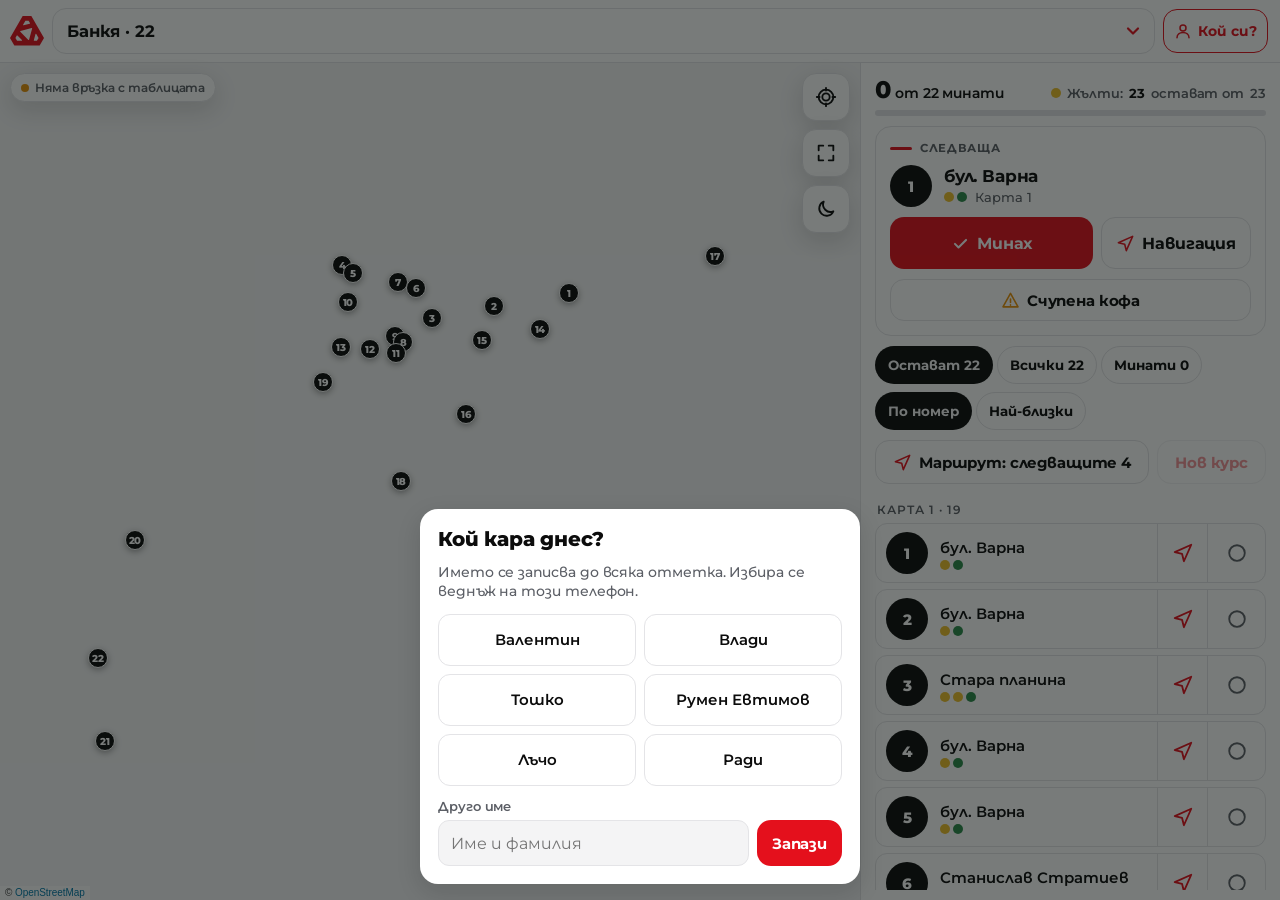
==== index.html @ 041857a8 "Навигация: картата се върти по посоката на движение (второ натискане на бутона за местоположение) Co" ====
<!doctype html>
<html lang="bg">
<head>
<meta charset="utf-8">
<meta name="viewport" content="width=device-width,initial-scale=1,viewport-fit=cover">
<title>Обход на точките</title>
<meta name="theme-color" content="#ffffff" media="(prefers-color-scheme: light)">
<meta name="theme-color" content="#000000" media="(prefers-color-scheme: dark)">
<script>try { var t = JSON.parse(localStorage.getItem('obhod.map') || localStorage.getItem('obhod.theme')); localStorage.removeItem('obhod.theme'); if (t === 'dark' || t === 'light') { document.documentElement.dataset.map = t; localStorage.setItem('obhod.map', JSON.stringify(t)); } } catch (e) {}</script>
<meta name="description" content="Контейнерни точки по маршрути: карта, местоположение и отметки „Минах“.">
<link rel="manifest" href="manifest.webmanifest">
<link rel="icon" href="icons/favicon-32.png" sizes="32x32">
<link rel="apple-touch-icon" href="icons/apple-touch-icon.png">
<meta name="apple-mobile-web-app-capable" content="yes">
<meta name="apple-mobile-web-app-title" content="Обход">
<link rel="preload" href="fonts/montserrat-cyrillic-wght-normal.woff2" as="font" type="font/woff2" crossorigin>
<link rel="stylesheet" href="lib/leaflet/leaflet.css">
<link rel="stylesheet" href="styles.css">
</head>
<body>
<div class="app">
  <header class="bar">
    <span class="brand" aria-hidden="true"><svg viewBox="0 0 100 86.6"><path fill-rule="evenodd" d="M37.23,0.00 L0.00,64.48 L12.77,86.60 L87.23,86.60 L100.00,64.48 L62.77,0.00ZM71.26,72.75 L71.14,72.74 L71.02,72.72 L70.90,72.69 L70.78,72.65 L70.67,72.60 L70.57,72.54 L70.47,72.47 L70.38,72.39 L70.30,72.30 L70.22,72.20 L70.16,72.10 L70.11,71.99 L70.06,71.88 L70.03,71.76 L70.01,71.64 L70.00,71.52 L70.01,71.40 L70.02,71.28 L70.05,71.16 L75.02,53.19 L75.06,53.07 L75.10,52.96 L75.17,52.85 L75.24,52.75 L75.32,52.66 L75.40,52.57 L75.50,52.50 L75.60,52.43 L75.71,52.37 L75.83,52.33 L75.95,52.30 L76.07,52.27 L76.19,52.27 L76.31,52.27 L76.43,52.28 L76.55,52.31 L76.67,52.35 L76.78,52.40 L76.89,52.46 L76.99,52.53 L77.08,52.60 L77.17,52.69 L77.25,52.79 L77.31,52.89 L83.64,63.85 L83.69,63.96 L83.74,64.07 L83.77,64.18 L83.79,64.30 L83.81,64.42 L83.81,64.54 L83.79,64.66 L83.77,64.77 L83.74,64.89 L83.69,65.00 L83.64,65.11 L79.59,72.12 L79.52,72.22 L79.45,72.31 L79.37,72.40 L79.28,72.48 L79.18,72.55 L79.08,72.61 L78.97,72.66 L78.86,72.70 L78.74,72.72 L78.62,72.74 L78.50,72.75ZM63.60,35.45 L63.72,35.43 L63.84,35.41 L63.97,35.41 L64.09,35.43 L64.22,35.45 L64.34,35.49 L64.45,35.53 L64.56,35.59 L64.67,35.66 L64.76,35.74 L64.85,35.83 L64.93,35.93 L65.00,36.03 L65.05,36.15 L65.10,36.26 L65.13,36.38 L65.16,36.51 L65.17,36.63 L65.16,36.76 L65.15,36.88 L65.12,37.00 L56.11,69.59 L56.07,69.71 L56.02,69.82 L55.96,69.93 L55.89,70.03 L55.80,70.13 L55.71,70.21 L55.61,70.29 L55.51,70.35 L55.40,70.41 L55.28,70.45 L55.16,70.48 L55.03,70.50 L54.91,70.51 L54.78,70.50 L54.66,70.49 L54.54,70.46 L54.42,70.41 L54.31,70.36 L54.20,70.29 L54.10,70.22 L54.01,70.14 L30.29,46.04 L30.21,45.95 L30.13,45.84 L30.07,45.74 L30.02,45.62 L29.98,45.50 L29.95,45.38 L29.93,45.26 L29.93,45.13 L29.94,45.01 L29.96,44.88 L29.99,44.76 L30.04,44.65 L30.10,44.54 L30.16,44.43 L30.24,44.33 L30.33,44.24 L30.42,44.16 L30.53,44.09 L30.64,44.03 L30.75,43.98 L30.87,43.94ZM54.05,13.85 L54.17,13.86 L54.29,13.88 L54.40,13.91 L54.52,13.94 L54.62,13.99 L54.73,14.05 L54.83,14.12 L54.92,14.20 L55.00,14.29 L55.07,14.38 L55.14,14.48 L58.76,20.76 L58.82,20.87 L58.86,20.98 L58.89,21.10 L58.92,21.21 L58.93,21.34 L58.93,21.46 L58.91,21.58 L58.89,21.70 L58.85,21.81 L58.81,21.93 L58.75,22.03 L58.68,22.13 L58.60,22.23 L58.52,22.31 L58.42,22.39 L58.32,22.46 L58.22,22.52 L58.10,22.56 L57.99,22.60 L39.94,27.28 L39.82,27.31 L39.70,27.32 L39.57,27.32 L39.45,27.31 L39.33,27.29 L39.21,27.25 L39.10,27.21 L38.99,27.15 L38.89,27.08 L38.79,27.01 L38.70,26.92 L38.62,26.83 L38.56,26.73 L38.50,26.62 L38.45,26.51 L38.41,26.39 L38.38,26.27 L38.37,26.15 L38.37,26.03 L38.38,25.90 L38.40,25.78 L38.44,25.66 L38.48,25.55 L38.54,25.44 L44.86,14.48 L44.93,14.38 L45.00,14.29 L45.08,14.20 L45.17,14.12 L45.27,14.05 L45.38,13.99 L45.48,13.94 L45.60,13.91 L45.71,13.88 L45.83,13.86 L45.95,13.85ZM19.98,57.58 L20.05,57.47 L20.12,57.38 L20.21,57.29 L20.30,57.21 L20.40,57.14 L20.51,57.08 L20.62,57.03 L20.73,56.99 L20.85,56.97 L20.97,56.95 L21.09,56.95 L21.21,56.96 L21.33,56.98 L21.45,57.01 L21.57,57.05 L21.67,57.10 L21.78,57.17 L21.88,57.24 L21.96,57.32 L35.05,70.61 L35.13,70.70 L35.20,70.80 L35.26,70.91 L35.31,71.02 L35.35,71.14 L35.38,71.26 L35.40,71.38 L35.41,71.50 L35.40,71.62 L35.38,71.74 L35.35,71.86 L35.31,71.98 L35.26,72.09 L35.19,72.19 L35.12,72.29 L35.04,72.38 L34.94,72.46 L34.85,72.54 L34.74,72.60 L34.63,72.65 L34.51,72.69 L34.40,72.72 L34.27,72.74 L34.15,72.75 L21.50,72.75 L21.38,72.74 L21.26,72.72 L21.14,72.70 L21.03,72.66 L20.92,72.61 L20.82,72.55 L20.72,72.48 L20.63,72.40 L20.55,72.31 L20.48,72.22 L20.41,72.12 L16.36,65.11 L16.31,65.00 L16.26,64.89 L16.23,64.77 L16.21,64.66 L16.19,64.54 L16.19,64.42 L16.21,64.30 L16.23,64.18 L16.26,64.07 L16.31,63.96 L16.36,63.85Z"/></svg></span>
    <label class="routesel">
      <select id="routeSel" aria-label="Маршрут"></select>
      <svg viewBox="0 0 24 24" aria-hidden="true"><path d="M6 9l6 6 6-6"/></svg>
    </label>
    <button class="who" id="whoBtn" type="button" aria-label="Смени шофьора">
      <svg viewBox="0 0 24 24" aria-hidden="true"><circle cx="12" cy="8" r="4"/><path d="M4 21c0-4.4 3.6-7 8-7s8 2.6 8 7"/></svg>
      <span id="whoName">Кой си?</span>
    </button>
  </header>

  <main class="mapwrap">
    <div id="map" aria-label="Карта на точките"></div>
    <div class="sync" id="sync" data-mode="local"><i></i><span id="syncTxt"></span></div>
    <div class="navattr" id="navAttr" hidden>© <a href="https://www.openstreetmap.org/copyright" target="_blank" rel="noopener">OpenStreetMap</a></div>
    <div class="fabs">
      <button type="button" class="fab" id="locBtn" aria-label="Покажи къде съм" data-state="off">
        <svg viewBox="0 0 24 24" aria-hidden="true"><circle cx="12" cy="12" r="4"/><path d="M12 2v3M12 19v3M2 12h3M19 12h3"/><circle cx="12" cy="12" r="8"/></svg>
      </button>
      <button type="button" class="fab" id="fitBtn" aria-label="Покажи всички останали точки">
        <svg viewBox="0 0 24 24" aria-hidden="true"><path d="M4 9V4h5M20 9V4h-5M4 15v5h5M20 15v5h-5"/></svg>
      </button>
      <button type="button" class="fab" id="trkBtn" aria-label="Покажи маршрута" aria-pressed="true" hidden>
        <svg viewBox="0 0 24 24" aria-hidden="true"><circle cx="6" cy="18.5" r="2.2"/><circle cx="18" cy="5.5" r="2.2"/><path d="M8.2 18.5H16a3.3 3.3 0 000-6.6H8a3.3 3.3 0 010-6.6h7.8"/></svg>
      </button>
      <button type="button" class="fab" id="themeBtn" aria-label="Дневна или нощна карта">
        <svg class="moon" viewBox="0 0 24 24" aria-hidden="true"><path d="M20 14.5A8 8 0 0 1 9.5 4a8 8 0 1 0 10.5 10.5z"/></svg>
        <svg class="sun" viewBox="0 0 24 24" aria-hidden="true"><circle cx="12" cy="12" r="4"/><path d="M12 2v2M12 20v2M4.9 4.9l1.4 1.4M17.7 17.7l1.4 1.4M2 12h2M20 12h2M4.9 19.1l1.4-1.4M17.7 6.3l1.4-1.4"/></svg>
      </button>
    </div>
  </main>

  <section class="sheet" id="sheet" data-state="peek">
    <button type="button" class="grab" id="grab" aria-label="Покажи списъка"><i></i></button>
    <div class="summary">
      <div class="days" id="days" role="group" aria-label="Ден от наряда" hidden></div>
      <div class="count"><b id="doneN">0</b> от <span id="totN">0</span> минати</div>
      <div class="yel"><i class="dot y"></i>Жълти: <b id="yelLeft">0</b> остават от <span id="yelTot">0</span></div>
      <div class="yel" id="dayLbl" hidden></div>
      <div class="prog"><i id="barFill"></i></div>
    </div>
    <div class="card" id="card"></div>
    <div class="sheet-body" id="sheetBody">
      <div class="tools">
        <div class="seg" role="group" aria-label="Покажи">
          <button type="button" class="chip" data-f="left" id="fLeft">Остават</button>
          <button type="button" class="chip" data-f="all" id="fAll">Всички</button>
          <button type="button" class="chip" data-f="done" id="fDone">Минати</button>
        </div>
        <div class="seg" role="group" aria-label="Подреди">
          <button type="button" class="chip" data-s="num">По номер</button>
          <button type="button" class="chip" data-s="route" id="sRoute" hidden>По маршрута</button>
          <button type="button" class="chip" data-s="near">Най-близки</button>
        </div>
      </div>
      <div class="tools">
        <a class="btn" id="routeNext" target="_blank" rel="noopener">
          <svg viewBox="0 0 24 24" aria-hidden="true"><path d="M3 11l18-8-8 18-2-8-8-2z"/></svg>
          <span id="routeTxt">Маршрут</span>
        </a>
        <button type="button" class="btn danger" id="resetBtn">Нов курс</button>
      </div>
      <ol class="list" id="list"></ol>
      <p class="navset">Навигация с: <b id="navName">не е избрано</b> <button type="button" class="link" data-act="navchange">Смени</button></p>
      <p class="navset" id="installRow" hidden>Приложението не е инсталирано. <button type="button" class="link" data-act="install">Инсталирай</button></p>
      <p class="foot" id="trkFoot" hidden></p>
      <p class="foot">Отметките се записват в таблицата „Обход на точките – отметки“. Точките са по картите на Екобулпак.</p>
    </div>
  </section>
</div>

<div class="modal" id="whoModal" hidden>
  <div class="dialog" role="dialog" aria-modal="true" aria-labelledby="whoTitle">
    <h2 id="whoTitle">Кой кара днес?</h2>
    <p class="muted">Името се записва до всяка отметка. Избира се веднъж на този телефон.</p>
    <div class="names" id="names"></div>
    <form class="other" id="otherForm">
      <label for="otherName">Друго име</label>
      <div class="row"><input id="otherName" autocomplete="name" placeholder="Име и фамилия"><button class="btn primary" type="submit">Запази</button></div>
    </form>
  </div>
</div>

<div class="modal" id="navModal" hidden>
  <div class="dialog" role="dialog" aria-modal="true" aria-labelledby="navTitle">
    <h2 id="navTitle">С какво да навигираме?</h2>
    <p class="muted">Изборът се запомня на този телефон. Сменя се от „Навигация с…“ в списъка.</p>
    <div class="navapps" id="navApps"></div>
  </div>
</div>

<div class="modal" id="confirmModal" hidden>
  <div class="dialog" role="alertdialog" aria-modal="true" aria-labelledby="confirmTitle">
    <h2 id="confirmTitle">Нов курс</h2>
    <p id="confirmTxt"></p>
    <div class="row end">
      <button class="btn" type="button" id="confirmNo">Отказ</button>
      <button class="btn solid-danger" type="button" id="confirmYes">Изчисти</button>
      <button class="btn solid-danger" type="button" id="confirmAll" hidden>И двата</button>
    </div>
  </div>
</div>

<div class="modal" id="brokenModal" hidden>
  <div class="dialog" role="dialog" aria-modal="true" aria-labelledby="brokenTitle">
    <h2 id="brokenTitle">Счупена кофа</h2>
    <p class="muted" id="brokenWhere"></p>
    <div class="seg kinds" id="brokenKinds" role="group" aria-label="Коя кофа">
      <button type="button" class="chip k-y" data-k="жълта" aria-pressed="false"><i class="dot y"></i>Жълта</button>
      <button type="button" class="chip k-g" data-k="зелена" aria-pressed="false"><i class="dot g"></i>Зелена</button>
      <button type="button" class="chip k-b" data-k="синя" aria-pressed="false"><i class="dot b"></i>Синя</button>
      <button type="button" class="chip" data-k="друга" aria-pressed="false">Друга</button>
    </div>
    <div class="other">
      <label for="brokenNote">Какво има (по желание)</label>
      <textarea id="brokenNote" rows="2" maxlength="300" placeholder="Напр. счупен капак, липсва колело, изгоряла"></textarea>
    </div>
    <div class="row end">
      <button class="btn" type="button" id="brokenNo">Отказ</button>
      <button class="btn solid-danger" type="button" id="brokenYes">Изпрати сигнал</button>
    </div>
  </div>
</div>

<div class="modal" id="installModal" hidden>
  <div class="dialog" role="dialog" aria-modal="true" aria-labelledby="installTitle">
    <div class="inst-hd"><img src="icons/icon-192.png" alt="" width="52" height="52"><h2 id="installTitle">Да инсталирам ли приложението?</h2></div>
    <p class="muted" id="installTxt">„Обход“ ще е на началния екран и ще се отваря на цял екран като обикновено приложение.</p>
    <ol class="inst-steps" id="installSteps" hidden></ol>
    <div class="row end">
      <button class="btn" type="button" id="installNo">Не сега</button>
      <button class="btn primary" type="button" id="installYes">Инсталирай</button>
    </div>
  </div>
</div>

<div class="toast" id="toast" role="status" hidden></div>

<script src="lib/leaflet/leaflet.js"></script>
<script src="config.js"></script>
<script src="data.js"></script>
<script src="app.js"></script>
</body>
</html>
---- lib/leaflet/leaflet.css ----
/* required styles */

.leaflet-pane,
.leaflet-tile,
.leaflet-marker-icon,
.leaflet-marker-shadow,
.leaflet-tile-container,
.leaflet-pane > svg,
.leaflet-pane > canvas,
.leaflet-zoom-box,
.leaflet-image-layer,
.leaflet-layer {
	position: absolute;
	left: 0;
	top: 0;
	}
.leaflet-container {
	overflow: hidden;
	}
.leaflet-tile,
.leaflet-marker-icon,
.leaflet-marker-shadow {
	-webkit-user-select: none;
	   -moz-user-select: none;
	        user-select: none;
	  -webkit-user-drag: none;
	}
/* Prevents IE11 from highlighting tiles in blue */
.leaflet-tile::selection {
	background: transparent;
}
/* Safari renders non-retina tile on retina better with this, but Chrome is worse */
.leaflet-safari .leaflet-tile {
	image-rendering: -webkit-optimize-contrast;
	}
/* hack that prevents hw layers "stretching" when loading new tiles */
.leaflet-safari .leaflet-tile-container {
	width: 1600px;
	height: 1600px;
	-webkit-transform-origin: 0 0;
	}
.leaflet-marker-icon,
.leaflet-marker-shadow {
	display: block;
	}
/* .leaflet-container svg: reset svg max-width decleration shipped in Joomla! (joomla.org) 3.x */
/* .leaflet-container img: map is broken in FF if you have max-width: 100% on tiles */
.leaflet-container .leaflet-overlay-pane svg {
	max-width: none !important;
	max-height: none !important;
	}
.leaflet-container .leaflet-marker-pane img,
.leaflet-container .leaflet-shadow-pane img,
.leaflet-container .leaflet-tile-pane img,
.leaflet-container img.leaflet-image-layer,
.leaflet-container .leaflet-tile {
	max-width: none !important;
	max-height: none !important;
	width: auto;
	padding: 0;
	}

.leaflet-container img.leaflet-tile {
	/* See: https://bugs.chromium.org/p/chromium/issues/detail?id=600120 */
	mix-blend-mode: plus-lighter;
}

.leaflet-container.leaflet-touch-zoom {
	-ms-touch-action: pan-x pan-y;
	touch-action: pan-x pan-y;
	}
.leaflet-container.leaflet-touch-drag {
	-ms-touch-action: pinch-zoom;
	/* Fallback for FF which doesn't support pinch-zoom */
	touch-action: none;
	touch-action: pinch-zoom;
}
.leaflet-container.leaflet-touch-drag.leaflet-touch-zoom {
	-ms-touch-action: none;
	touch-action: none;
}
.leaflet-container {
	-webkit-tap-highlight-color: transparent;
}
.leaflet-container a {
	-webkit-tap-highlight-color: rgba(51, 181, 229, 0.4);
}
.leaflet-tile {
	filter: inherit;
	visibility: hidden;
	}
.leaflet-tile-loaded {
	visibility: inherit;
	}
.leaflet-zoom-box {
	width: 0;
	height: 0;
	-moz-box-sizing: border-box;
	     box-sizing: border-box;
	z-index: 800;
	}
/* workaround for https://bugzilla.mozilla.org/show_bug.cgi?id=888319 */
.leaflet-overlay-pane svg {
	-moz-user-select: none;
	}

.leaflet-pane         { z-index: 400; }

.leaflet-tile-pane    { z-index: 200; }
.leaflet-overlay-pane { z-index: 400; }
.leaflet-shadow-pane  { z-index: 500; }
.leaflet-marker-pane  { z-index: 600; }
.leaflet-tooltip-pane   { z-index: 650; }
.leaflet-popup-pane   { z-index: 700; }

.leaflet-map-pane canvas { z-index: 100; }
.leaflet-map-pane svg    { z-index: 200; }

.leaflet-vml-shape {
	width: 1px;
	height: 1px;
	}
.lvml {
	behavior: url(#default#VML);
	display: inline-block;
	position: absolute;
	}


/* control positioning */

.leaflet-control {
	position: relative;
	z-index: 800;
	pointer-events: visiblePainted; /* IE 9-10 doesn't have auto */
	pointer-events: auto;
	}
.leaflet-top,
.leaflet-bottom {
	position: absolute;
	z-index: 1000;
	pointer-events: none;
	}
.leaflet-top {
	top: 0;
	}
.leaflet-right {
	right: 0;
	}
.leaflet-bottom {
	bottom: 0;
	}
.leaflet-left {
	left: 0;
	}
.leaflet-control {
	float: left;
	clear: both;
	}
.leaflet-right .leaflet-control {
	float: right;
	}
.leaflet-top .leaflet-control {
	margin-top: 10px;
	}
.leaflet-bottom .leaflet-control {
	margin-bottom: 10px;
	}
.leaflet-left .leaflet-control {
	margin-left: 10px;
	}
.leaflet-right .leaflet-control {
	margin-right: 10px;
	}


/* zoom and fade animations */

.leaflet-fade-anim .leaflet-popup {
	opacity: 0;
	-webkit-transition: opacity 0.2s linear;
	   -moz-transition: opacity 0.2s linear;
	        transition: opacity 0.2s linear;
	}
.leaflet-fade-anim .leaflet-map-pane .leaflet-popup {
	opacity: 1;
	}
.leaflet-zoom-animated {
	-webkit-transform-origin: 0 0;
	    -ms-transform-origin: 0 0;
	        transform-origin: 0 0;
	}
svg.leaflet-zoom-animated {
	will-change: transform;
}

.leaflet-zoom-anim .leaflet-zoom-animated {
	-webkit-transition: -webkit-transform 0.25s cubic-bezier(0,0,0.25,1);
	   -moz-transition:    -moz-transform 0.25s cubic-bezier(0,0,0.25,1);
	        transition:         transform 0.25s cubic-bezier(0,0,0.25,1);
	}
.leaflet-zoom-anim .leaflet-tile,
.leaflet-pan-anim .leaflet-tile {
	-webkit-transition: none;
	   -moz-transition: none;
	        transition: none;
	}

.leaflet-zoom-anim .leaflet-zoom-hide {
	visibility: hidden;
	}


/* cursors */

.leaflet-interactive {
	cursor: pointer;
	}
.leaflet-grab {
	cursor: -webkit-grab;
	cursor:    -moz-grab;
	cursor:         grab;
	}
.leaflet-crosshair,
.leaflet-crosshair .leaflet-interactive {
	cursor: crosshair;
	}
.leaflet-popup-pane,
.leaflet-control {
	cursor: auto;
	}
.leaflet-dragging .leaflet-grab,
.leaflet-dragging .leaflet-grab .leaflet-interactive,
.leaflet-dragging .leaflet-marker-draggable {
	cursor: move;
	cursor: -webkit-grabbing;
	cursor:    -moz-grabbing;
	cursor:         grabbing;
	}

/* marker & overlays interactivity */
.leaflet-marker-icon,
.leaflet-marker-shadow,
.leaflet-image-layer,
.leaflet-pane > svg path,
.leaflet-tile-container {
	pointer-events: none;
	}

.leaflet-marker-icon.leaflet-interactive,
.leaflet-image-layer.leaflet-interactive,
.leaflet-pane > svg path.leaflet-interactive,
svg.leaflet-image-layer.leaflet-interactive path {
	pointer-events: visiblePainted; /* IE 9-10 doesn't have auto */
	pointer-events: auto;
	}

/* visual tweaks */

.leaflet-container {
	background: #ddd;
	outline-offset: 1px;
	}
.leaflet-container a {
	color: #0078A8;
	}
.leaflet-zoom-box {
	border: 2px dotted #38f;
	background: rgba(255,255,255,0.5);
	}


/* general typography */
.leaflet-container {
	font-family: "Helvetica Neue", Arial, Helvetica, sans-serif;
	font-size: 12px;
	font-size: 0.75rem;
	line-height: 1.5;
	}


/* general toolbar styles */

.leaflet-bar {
	box-shadow: 0 1px 5px rgba(0,0,0,0.65);
	border-radius: 4px;
	}
.leaflet-bar a {
	background-color: #fff;
	border-bottom: 1px solid #ccc;
	width: 26px;
	height: 26px;
	line-height: 26px;
	display: block;
	text-align: center;
	text-decoration: none;
	color: black;
	}
.leaflet-bar a,
.leaflet-control-layers-toggle {
	background-position: 50% 50%;
	background-repeat: no-repeat;
	display: block;
	}
.leaflet-bar a:hover,
.leaflet-bar a:focus {
	background-color: #f4f4f4;
	}
.leaflet-bar a:first-child {
	border-top-left-radius: 4px;
	border-top-right-radius: 4px;
	}
.leaflet-bar a:last-child {
	border-bottom-left-radius: 4px;
	border-bottom-right-radius: 4px;
	border-bottom: none;
	}
.leaflet-bar a.leaflet-disabled {
	cursor: default;
	background-color: #f4f4f4;
	color: #bbb;
	}

.leaflet-touch .leaflet-bar a {
	width: 30px;
	height: 30px;
	line-height: 30px;
	}
.leaflet-touch .leaflet-bar a:first-child {
	border-top-left-radius: 2px;
	border-top-right-radius: 2px;
	}
.leaflet-touch .leaflet-bar a:last-child {
	border-bottom-left-radius: 2px;
	border-bottom-right-radius: 2px;
	}

/* zoom control */

.leaflet-control-zoom-in,
.leaflet-control-zoom-out {
	font: bold 18px 'Lucida Console', Monaco, monospace;
	text-indent: 1px;
	}

.leaflet-touch .leaflet-control-zoom-in, .leaflet-touch .leaflet-control-zoom-out  {
	font-size: 22px;
	}


/* layers control */

.leaflet-control-layers {
	box-shadow: 0 1px 5px rgba(0,0,0,0.4);
	background: #fff;
	border-radius: 5px;
	}
.leaflet-control-layers-toggle {
	background-image: url(images/layers.png);
	width: 36px;
	height: 36px;
	}
.leaflet-retina .leaflet-control-layers-toggle {
	background-image: url(images/layers-2x.png);
	background-size: 26px 26px;
	}
.leaflet-touch .leaflet-control-layers-toggle {
	width: 44px;
	height: 44px;
	}
.leaflet-control-layers .leaflet-control-layers-list,
.leaflet-control-layers-expanded .leaflet-control-layers-toggle {
	display: none;
	}
.leaflet-control-layers-expanded .leaflet-control-layers-list {
	display: block;
	position: relative;
	}
.leaflet-control-layers-expanded {
	padding: 6px 10px 6px 6px;
	color: #333;
	background: #fff;
	}
.leaflet-control-layers-scrollbar {
	overflow-y: scroll;
	overflow-x: hidden;
	padding-right: 5px;
	}
.leaflet-control-layers-selector {
	margin-top: 2px;
	position: relative;
	top: 1px;
	}
.leaflet-control-layers label {
	display: block;
	font-size: 13px;
	font-size: 1.08333em;
	}
.leaflet-control-layers-separator {
	height: 0;
	border-top: 1px solid #ddd;
	margin: 5px -10px 5px -6px;
	}

/* Default icon URLs */
.leaflet-default-icon-path { /* used only in path-guessing heuristic, see L.Icon.Default */
	background-image: url(images/marker-icon.png);
	}


/* attribution and scale controls */

.leaflet-container .leaflet-control-attribution {
	background: #fff;
	background: rgba(255, 255, 255, 0.8);
	margin: 0;
	}
.leaflet-control-attribution,
.leaflet-control-scale-line {
	padding: 0 5px;
	color: #333;
	line-height: 1.4;
	}
.leaflet-control-attribution a {
	text-decoration: none;
	}
.leaflet-control-attribution a:hover,
.leaflet-control-attribution a:focus {
	text-decoration: underline;
	}
.leaflet-attribution-flag {
	display: inline !important;
	vertical-align: baseline !important;
	width: 1em;
	height: 0.6669em;
	}
.leaflet-left .leaflet-control-scale {
	margin-left: 5px;
	}
.leaflet-bottom .leaflet-control-scale {
	margin-bottom: 5px;
	}
.leaflet-control-scale-line {
	border: 2px solid #777;
	border-top: none;
	line-height: 1.1;
	padding: 2px 5px 1px;
	white-space: nowrap;
	-moz-box-sizing: border-box;
	     box-sizing: border-box;
	background: rgba(255, 255, 255, 0.8);
	text-shadow: 1px 1px #fff;
	}
.leaflet-control-scale-line:not(:first-child) {
	border-top: 2px solid #777;
	border-bottom: none;
	margin-top: -2px;
	}
.leaflet-control-scale-line:not(:first-child):not(:last-child) {
	border-bottom: 2px solid #777;
	}

.leaflet-touch .leaflet-control-attribution,
.leaflet-touch .leaflet-control-layers,
.leaflet-touch .leaflet-bar {
	box-shadow: none;
	}
.leaflet-touch .leaflet-control-layers,
.leaflet-touch .leaflet-bar {
	border: 2px solid rgba(0,0,0,0.2);
	background-clip: padding-box;
	}


/* popup */

.leaflet-popup {
	position: absolute;
	text-align: center;
	margin-bottom: 20px;
	}
.leaflet-popup-content-wrapper {
	padding: 1px;
	text-align: left;
	border-radius: 12px;
	}
.leaflet-popup-content {
	margin: 13px 24px 13px 20px;
	line-height: 1.3;
	font-size: 13px;
	font-size: 1.08333em;
	min-height: 1px;
	}
.leaflet-popup-content p {
	margin: 17px 0;
	margin: 1.3em 0;
	}
.leaflet-popup-tip-container {
	width: 40px;
	height: 20px;
	position: absolute;
	left: 50%;
	margin-top: -1px;
	margin-left: -20px;
	overflow: hidden;
	pointer-events: none;
	}
.leaflet-popup-tip {
	width: 17px;
	height: 17px;
	padding: 1px;

	margin: -10px auto 0;
	pointer-events: auto;

	-webkit-transform: rotate(45deg);
	   -moz-transform: rotate(45deg);
	    -ms-transform: rotate(45deg);
	        transform: rotate(45deg);
	}
.leaflet-popup-content-wrapper,
.leaflet-popup-tip {
	background: white;
	color: #333;
	box-shadow: 0 3px 14px rgba(0,0,0,0.4);
	}
.leaflet-container a.leaflet-popup-close-button {
	position: absolute;
	top: 0;
	right: 0;
	border: none;
	text-align: center;
	width: 24px;
	height: 24px;
	font: 16px/24px Tahoma, Verdana, sans-serif;
	color: #757575;
	text-decoration: none;
	background: transparent;
	}
.leaflet-container a.leaflet-popup-close-button:hover,
.leaflet-container a.leaflet-popup-close-button:focus {
	color: #585858;
	}
.leaflet-popup-scrolled {
	overflow: auto;
	}

.leaflet-oldie .leaflet-popup-content-wrapper {
	-ms-zoom: 1;
	}
.leaflet-oldie .leaflet-popup-tip {
	width: 24px;
	margin: 0 auto;

	-ms-filter: "progid:DXImageTransform.Microsoft.Matrix(M11=0.70710678, M12=0.70710678, M21=-0.70710678, M22=0.70710678)";
	filter: progid:DXImageTransform.Microsoft.Matrix(M11=0.70710678, M12=0.70710678, M21=-0.70710678, M22=0.70710678);
	}

.leaflet-oldie .leaflet-control-zoom,
.leaflet-oldie .leaflet-control-layers,
.leaflet-oldie .leaflet-popup-content-wrapper,
.leaflet-oldie .leaflet-popup-tip {
	border: 1px solid #999;
	}


/* div icon */

.leaflet-div-icon {
	background: #fff;
	border: 1px solid #666;
	}


/* Tooltip */
/* Base styles for the element that has a tooltip */
.leaflet-tooltip {
	position: absolute;
	padding: 6px;
	background-color: #fff;
	border: 1px solid #fff;
	border-radius: 3px;
	color: #222;
	white-space: nowrap;
	-webkit-user-select: none;
	-moz-user-select: none;
	-ms-user-select: none;
	user-select: none;
	pointer-events: none;
	box-shadow: 0 1px 3px rgba(0,0,0,0.4);
	}
.leaflet-tooltip.leaflet-interactive {
	cursor: pointer;
	pointer-events: auto;
	}
.leaflet-tooltip-top:before,
.leaflet-tooltip-bottom:before,
.leaflet-tooltip-left:before,
.leaflet-tooltip-right:before {
	position: absolute;
	pointer-events: none;
	border: 6px solid transparent;
	background: transparent;
	content: "";
	}

/* Directions */

.leaflet-tooltip-bottom {
	margin-top: 6px;
}
.leaflet-tooltip-top {
	margin-top: -6px;
}
.leaflet-tooltip-bottom:before,
.leaflet-tooltip-top:before {
	left: 50%;
	margin-left: -6px;
	}
.leaflet-tooltip-top:before {
	bottom: 0;
	margin-bottom: -12px;
	border-top-color: #fff;
	}
.leaflet-tooltip-bottom:before {
	top: 0;
	margin-top: -12px;
	margin-left: -6px;
	border-bottom-color: #fff;
	}
.leaflet-tooltip-left {
	margin-left: -6px;
}
.leaflet-tooltip-right {
	margin-left: 6px;
}
.leaflet-tooltip-left:before,
.leaflet-tooltip-right:before {
	top: 50%;
	margin-top: -6px;
	}
.leaflet-tooltip-left:before {
	right: 0;
	margin-right: -12px;
	border-left-color: #fff;
	}
.leaflet-tooltip-right:before {
	left: 0;
	margin-left: -12px;
	border-right-color: #fff;
	}

/* Printing */

@media print {
	/* Prevent printers from removing background-images of controls. */
	.leaflet-control {
		-webkit-print-color-adjust: exact;
		print-color-adjust: exact;
		}
	}
---- styles.css ----
/* Вид в стила на alara.bg: червено, бяло, черно; шрифт Montserrat с българските форми на буквите.
   Интерфейсът следва телефона: денем бяла глава, нощем черна. Точките и маршрутът следват картата:
   на дневната карта – черни точки и червен маршрут, на нощната – червени точки и бял маршрут. */
@font-face { font-family: "Montserrat"; font-style: normal; font-weight: 100 900; font-display: swap; src: url(fonts/montserrat-cyrillic-wght-normal.woff2) format("woff2"); unicode-range: U+0301, U+0400-045F, U+0490-0491, U+04B0-04B1, U+2116; }
@font-face { font-family: "Montserrat"; font-style: normal; font-weight: 100 900; font-display: swap; src: url(fonts/montserrat-latin-wght-normal.woff2) format("woff2"); unicode-range: U+0000-00FF, U+0131, U+0152-0153, U+02BB-02BC, U+02C6, U+02DA, U+02DC, U+0304, U+0308, U+0329, U+2000-206F, U+2074, U+20AC, U+2122, U+2191, U+2193, U+2212, U+2215, U+FEFF, U+FFFD; }
:root {
  --red: #E4101C; --warn: #E8930C; --ok: #15803d;
  --bg: #f4f4f5; --surface: #ffffff; --ink: #0C0C0C; --muted: #5c5f66; --line: #e4e4e7;
  --accent: var(--red); --accent-ink: #ffffff; --accent-soft: #fde7e8;
  --sel: var(--red); --danger: var(--red); --me: #1f6fe0;
  --done-fill: #d9d9dd; --done-ink: #6b6e75;
  --plastic: #eebf2b; --glass: #2c8a4b;
  --num: #0C0C0C; --num-ink: #ffffff; --trk-btn: var(--red);
  --head: #ffffff; --head-ink: #0C0C0C; --head-line: #e4e4e7; --sel-bg: #ffffff; --sel-ink: #0C0C0C; --sel-line: #e4e4e7;
  --shadow: 0 8px 24px rgba(12, 12, 12, .14);
  --f-body: "Montserrat", system-ui, -apple-system, "Segoe UI", Roboto, Arial, sans-serif;
  --f-cond: var(--f-body);
  color-scheme: light;
}
/* Тъмни цветове на приложението – по настройката на телефона. */
@media (prefers-color-scheme: dark) {
  :root:not([data-theme="light"]) {
  --red: #FF2E38; --ok: #4ade80;
  --bg: #0b0b0c; --surface: #161618; --ink: #f4f4f5; --muted: #a1a1aa; --line: #2b2b2f;
  --accent-soft: #3a1416; --sel: #f4f4f5; --danger: #FF4D55;
  --done-fill: #3a3a3e; --done-ink: #a1a1aa;
  --plastic: #e3b628; --glass: #3aa35f;
  --num: var(--red); --num-ink: #ffffff; --trk-btn: #f4f4f5;
  --head: #000000; --head-ink: #f4f4f5; --head-line: #1f1f22; --sel-bg: #1f1f22; --sel-ink: #f4f4f5; --sel-line: #2f2f33;
  --shadow: 0 8px 24px rgba(0, 0, 0, .55);
  color-scheme: dark;
  }
}
:root[data-theme="dark"] {
  --red: #FF2E38; --ok: #4ade80;
  --bg: #0b0b0c; --surface: #161618; --ink: #f4f4f5; --muted: #a1a1aa; --line: #2b2b2f;
  --accent-soft: #3a1416; --sel: #f4f4f5; --danger: #FF4D55;
  --done-fill: #3a3a3e; --done-ink: #a1a1aa;
  --plastic: #e3b628; --glass: #3aa35f;
  --num: var(--red); --num-ink: #ffffff; --trk-btn: #f4f4f5;
  --head: #000000; --head-ink: #f4f4f5; --head-line: #1f1f22; --sel-bg: #1f1f22; --sel-ink: #f4f4f5; --sel-line: #2f2f33;
  --shadow: 0 8px 24px rgba(0, 0, 0, .55);
  color-scheme: dark;
}
/* Точките и маршрутът – по картата (дневна / нощна, сменя се и с бутона). */
:root { --pin: #0C0C0C; --pin-ink: #ffffff; --pin-line: #ffffff; --pin-done: #d9d9dd; --pin-done-ink: #6b6e75; --pin-sel: #E4101C;
  --trk: #E4101C; --trk-rem: #E4101C; --trk-rem-op: .45; --trk-case: #ffffff; --trk-done: #8a8d93; --trk-ink: #ffffff; }
:root[data-map="dark"] { --pin: #FF2E38; --pin-ink: #ffffff; --pin-line: #0C0C0C; --pin-done: #3a3a3e; --pin-done-ink: #a1a1aa; --pin-sel: #ffffff;
  --trk: #ffffff; --trk-rem: #ffffff; --trk-rem-op: .32; --trk-case: #0C0C0C; --trk-done: #8a8d93; --trk-ink: #0C0C0C; }
@media (prefers-color-scheme: dark) {
  :root:not([data-map="light"]) { --pin: #FF2E38; --pin-ink: #ffffff; --pin-line: #0C0C0C; --pin-done: #3a3a3e; --pin-done-ink: #a1a1aa; --pin-sel: #ffffff;
    --trk: #ffffff; --trk-rem: #ffffff; --trk-rem-op: .32; --trk-case: #0C0C0C; --trk-done: #8a8d93; --trk-ink: #0C0C0C; }
}
/* Нощна карта: по настройката на телефона или ръчно с бутона (data-map на <html>) – сменя се само картата. */
@media (prefers-color-scheme: dark) {
  :root:not([data-map="light"]) .leaflet-tile { filter: invert(1) hue-rotate(180deg) brightness(.85) contrast(.9) saturate(.6); }
  :root:not([data-map="light"]) .leaflet-container { background: #111214; }
}
:root[data-map="dark"] .leaflet-tile { filter: invert(1) hue-rotate(180deg) brightness(.85) contrast(.9) saturate(.6); }
:root[data-map="dark"] .leaflet-container { background: #111214; }
* { box-sizing: border-box; }
[hidden] { display: none !important; }
html, body { height: 100%; margin: 0; }
body { background: var(--bg); color: var(--ink); font: 15px/1.4 var(--f-body); -webkit-tap-highlight-color: transparent; overscroll-behavior: none; }
button { font: inherit; color: inherit; }
:focus-visible { outline: 3px solid var(--sel); outline-offset: 2px; }
svg { fill: none; stroke: currentColor; stroke-width: 2; stroke-linecap: round; stroke-linejoin: round; }

.app { height: 100dvh; display: flex; flex-direction: column; overflow: hidden; }

/* header */
.bar { flex: none; display: flex; align-items: center; gap: 8px; padding: calc(env(safe-area-inset-top, 0px) + 8px) 12px 8px; background: var(--surface); border-bottom: 1px solid var(--line); z-index: 5; }
.routesel { position: relative; flex: 1; min-width: 0; display: block; }
.routesel select { -webkit-appearance: none; appearance: none; width: 100%; min-height: 46px; padding: 0 40px 0 14px; border: 0; border-radius: 11px; background: var(--accent); color: var(--accent-ink); font: 600 17px var(--f-cond); cursor: pointer; text-overflow: ellipsis; }
.routesel select option { background: var(--surface); color: var(--ink); font: 500 16px var(--f-body); }
.routesel svg { position: absolute; right: 12px; top: 50%; width: 20px; height: 20px; margin-top: -10px; fill: none; stroke: var(--accent-ink); stroke-width: 2.4; stroke-linecap: round; stroke-linejoin: round; pointer-events: none; }
.who { flex: none; min-height: 44px; max-width: 34%; display: inline-flex; align-items: center; gap: 6px; padding: 0 10px; border: 1px solid var(--line); border-radius: 10px; background: var(--surface); font: 600 14px var(--f-cond); cursor: pointer; }
.who svg { width: 18px; height: 18px; flex: none; }
.who span { overflow: hidden; text-overflow: ellipsis; white-space: nowrap; }
.who.need { border-color: var(--sel); color: var(--sel); }

/* map */
.mapwrap { position: relative; flex: 1; min-height: 0; }
#map { position: absolute; inset: 0; background: var(--bg); }
.leaflet-control-attribution { font-size: 10px; }
.sync { position: absolute; top: 10px; left: 10px; z-index: 500; display: inline-flex; align-items: center; gap: 6px; max-width: calc(100% - 90px); padding: 6px 10px; border-radius: 999px; background: var(--surface); border: 1px solid var(--line); box-shadow: var(--shadow); font: 500 12.5px var(--f-cond); color: var(--muted); }
.sync i { width: 8px; height: 8px; border-radius: 50%; background: var(--muted); flex: none; }
.sync[data-mode="live"] i { background: var(--accent); }
.sync[data-mode="pending"] i, .sync[data-mode="offline"] i, .sync[data-mode="local"] i { background: var(--sel); }
.sync span { overflow: hidden; text-overflow: ellipsis; white-space: nowrap; }
.fabs { position: absolute; right: 10px; top: 10px; z-index: 500; display: flex; flex-direction: column; gap: 8px; }
.fab { width: 48px; height: 48px; border-radius: 12px; border: 1px solid var(--line); background: var(--surface); box-shadow: var(--shadow); display: grid; place-items: center; cursor: pointer; }
.fab svg { width: 22px; height: 22px; }
.fab[data-state="follow"] { background: var(--me); color: #fff; border-color: transparent; }
.fab[data-state="on"] { color: var(--me); }
#themeBtn .sun { display: none; }
:root[data-map="dark"] #themeBtn .sun { display: block; }
:root[data-map="dark"] #themeBtn .moon { display: none; }
@media (prefers-color-scheme: dark) {
  :root:not([data-map="light"]) #themeBtn .sun { display: block; }
  :root:not([data-map="light"]) #themeBtn .moon { display: none; }
}

/* markers */
.pinbox { width: 32px; height: 32px; display: grid; place-items: center; }
.zlow .pin { width: 20px; height: 20px; font-size: 10px; border-width: 1.5px; }
.zlow .pin.n3 { font-size: 8.5px; }
.zmid .pin { width: 26px; height: 26px; font-size: 12px; }
.zmid .pin.n3 { font-size: 10px; }
.pin { width: 32px; height: 32px; display: grid; place-items: center; background: var(--accent); color: var(--accent-ink); border: 2px solid var(--surface); border-radius: 50%; font: 700 13px var(--f-cond); font-variant-numeric: tabular-nums; box-shadow: 0 2px 6px rgba(0,0,0,.35); }
.pin.sq { border-radius: 7px; }
.pin.dm { border-radius: 4px; transform: rotate(45deg) scale(.86); }
.pin.dm span { transform: rotate(-45deg); }
.pin { position: relative; }
.pin.brk::after { content: "!"; position: absolute; top: -7px; right: -7px; width: 17px; height: 17px; border-radius: 50%; background: var(--danger); color: #fff; border: 2px solid var(--surface); font: 700 11px/13px var(--f-body); text-align: center; }
.pin.done { background: var(--done-fill); color: var(--done-ink); box-shadow: none; }
.pin.near { box-shadow: 0 0 0 4px rgba(31, 111, 224, .35), 0 2px 6px rgba(0,0,0,.35); }
.pin.sel { box-shadow: 0 0 0 4px var(--sel), 0 2px 6px rgba(0,0,0,.35); }
.pin.n3 { font-size: 11.5px; }
.pin.n5 { width: 46px; font-size: 12px; white-space: nowrap; letter-spacing: -.02em; }
.zlow .pin.n5 { width: 32px; font-size: 8.5px; }
.zmid .pin.n5 { width: 40px; font-size: 10.5px; }
.me { width: 22px; height: 22px; border-radius: 50%; background: var(--me); border: 3px solid #fff; box-shadow: 0 0 0 2px rgba(31,111,224,.35), 0 2px 8px rgba(0,0,0,.4); position: relative; }
.me .dir { position: absolute; left: 50%; top: -15px; width: 0; height: 0; margin-left: -7px; border-left: 7px solid transparent; border-right: 7px solid transparent; border-bottom: 12px solid var(--me); transform-origin: 7px 26px; }

/* sheet */
.sheet { flex: none; position: relative; z-index: 600; background: var(--surface); border-top: 1px solid var(--line); box-shadow: 0 -8px 24px rgba(0,0,0,.12); padding: 0 14px calc(env(safe-area-inset-bottom, 0px) + 10px); display: flex; flex-direction: column; gap: 10px; max-height: 46dvh; transition: max-height .25s ease; }
.sheet[data-state="full"] { max-height: 80dvh; }
.grab { align-self: center; width: 100%; height: 26px; border: 0; background: none; display: grid; place-items: center; cursor: pointer; flex: none; }
.grab i { width: 44px; height: 5px; border-radius: 3px; background: var(--line); }
.summary { display: grid; grid-template-columns: auto 1fr; align-items: baseline; gap: 2px 12px; margin-top: -6px; }
.count { font: 600 15px var(--f-cond); font-variant-numeric: tabular-nums; }
.count b { font-size: 24px; color: var(--accent); }
.yel { justify-self: end; display: inline-flex; align-items: center; gap: 6px; font: 500 14px var(--f-cond); color: var(--muted); font-variant-numeric: tabular-nums; }
.yel b { color: var(--ink); }
.days { grid-column: 1 / -1; display: flex; align-items: center; gap: 4px; overflow-x: auto; scrollbar-width: none; padding: 2px 0 6px; }
.days::-webkit-scrollbar { display: none; }
.chip.day { flex: 1 1 0; min-width: 0; min-height: 38px; padding: 0 2px; position: relative; }
.chip.day.today::after { content: ""; position: absolute; left: 50%; bottom: 3px; width: 5px; height: 5px; margin-left: -2.5px; border-radius: 50%; background: var(--sel); }
.chip.day.none { opacity: .5; }
.stamp { flex: none; border: 0; background: none; padding: 6px 0 6px 4px; color: var(--muted); font: 500 12.5px var(--f-cond); cursor: pointer; white-space: nowrap; }
#dayLbl { flex-wrap: wrap; justify-content: flex-end; text-align: right; }
#dayLbl.warn .daytxt { color: var(--sel); font-weight: 600; }
.prog { grid-column: 1 / -1; height: 6px; border-radius: 3px; background: var(--line); overflow: hidden; margin-top: 4px; }
.prog i { display: block; height: 100%; width: 0; background: var(--accent); transition: width .3s ease; }
.dot { width: 10px; height: 10px; border-radius: 50%; display: inline-block; flex: none; }
.dot.y { background: var(--plastic); }
.dot.g { background: var(--glass); }

.card { border: 1px solid var(--line); border-radius: 14px; padding: 12px; display: grid; gap: 10px; flex: none; }
.card.here { border-color: var(--me); box-shadow: 0 0 0 3px rgba(31,111,224,.25); }
.card .lbl { font: 600 12px var(--f-cond); letter-spacing: .07em; text-transform: uppercase; color: var(--muted); display: flex; justify-content: space-between; gap: 8px; }
.card .lbl .x { border: 0; background: none; padding: 0 2px; color: var(--muted); cursor: pointer; font: 600 12px var(--f-cond); letter-spacing: .07em; text-transform: uppercase; }
.card.here .lbl { color: var(--me); }
.card .hd { display: flex; align-items: center; gap: 12px; min-width: 0; }
.card .txt { min-width: 0; flex: 1; }
.card .st { font-weight: 600; font-size: 17px; line-height: 1.25; }
.card .dist { font: 700 20px var(--f-cond); color: var(--me); font-variant-numeric: tabular-nums; white-space: nowrap; }
.card .note { margin: 0; font-size: 13px; color: var(--muted); }
.card .acts { display: grid; grid-template-columns: 1.4fr 1fr; gap: 8px; }
.card .acts .btn { min-height: 52px; font-size: 16px; }
.empty-card { color: var(--muted); text-align: center; padding: 6px 0; }

.num.long, .long .num { font-size: 12px; letter-spacing: -.02em; }
.num { flex: none; width: 42px; height: 42px; border-radius: 50%; display: grid; place-items: center; background: var(--accent); color: var(--accent-ink); font: 700 16px var(--f-cond); font-variant-numeric: tabular-nums; }
.sq .num, .num.sq { border-radius: 9px; }
.dm .num, .num.dm { border-radius: 0; clip-path: polygon(50% 0, 100% 50%, 50% 100%, 0 50%); width: 46px; height: 46px; font-size: 14px; }
.done .num, .num.done { background: var(--done-fill); color: var(--done-ink); }
.sub { font-size: 13px; color: var(--muted); display: flex; flex-wrap: wrap; align-items: center; gap: 3px 8px; }
.dots { display: inline-flex; gap: 3px; align-items: center; }
.when { color: var(--accent); font-weight: 500; }
.tag { font: 600 12px var(--f-cond); padding: 1px 7px; border-radius: 999px; background: var(--accent-soft); color: var(--accent); white-space: nowrap; }
.telmark { display: inline-grid; place-items: center; color: var(--accent); }
.telmark svg { width: 15px; height: 15px; }
.noll { font-size: 12px; color: var(--sel); }
.phones { display: grid; gap: 6px; }
.btn.brkbtn { min-height: 42px; color: var(--danger); font-size: 15px; border-style: dashed; }
.brkinfo { display: flex; gap: 8px; align-items: flex-start; padding: 8px 10px; border-radius: 10px; background: color-mix(in srgb, var(--danger) 12%, transparent); color: var(--danger); font-size: 14px; font-weight: 500; }
.brkinfo svg { width: 18px; height: 18px; flex: none; margin-top: 1px; }
.brkmark { display: inline-flex; align-items: center; gap: 3px; color: var(--danger); font: 600 12px var(--f-cond); }
.brkmark svg { width: 14px; height: 14px; }
.kinds .chip { display: inline-flex; align-items: center; gap: 6px; min-height: 44px; }
.kinds .chip[aria-pressed="true"] { background: var(--danger); color: #fff; }
.dot.b { background: #2b6fd6; }
#brokenNote { width: 100%; min-height: 64px; border-radius: 11px; border: 1px solid var(--line); padding: 10px 12px; font: 16px var(--f-body); background: var(--bg); color: var(--ink); resize: vertical; }
.btn.tel { justify-content: flex-start; color: var(--accent); white-space: normal; text-align: left; min-height: 46px; }

.btn { min-height: 44px; padding: 0 14px; border-radius: 11px; border: 1px solid var(--line); background: var(--surface); color: var(--ink); font: 600 15px var(--f-cond); display: inline-flex; align-items: center; justify-content: center; gap: 7px; text-decoration: none; cursor: pointer; white-space: nowrap; }
.btn svg { width: 19px; height: 19px; flex: none; }
.btn.primary { background: var(--accent); color: var(--accent-ink); border-color: transparent; }
.btn.danger { color: var(--danger); }
.btn.solid-danger { background: var(--danger); color: #fff; border-color: transparent; }
.btn[aria-disabled="true"], .btn:disabled { opacity: .45; pointer-events: none; }

.sheet-body { display: none; flex-direction: column; gap: 10px; overflow-y: auto; min-height: 0; padding-bottom: 6px; }
.sheet[data-state="full"] .sheet-body { display: flex; }
.tools { display: flex; flex-wrap: wrap; gap: 8px; align-items: center; justify-content: space-between; }
.tools .btn { flex: 1 1 auto; }
.seg { display: flex; gap: 4px; flex-wrap: wrap; }
.chip { min-height: 38px; padding: 0 12px; border-radius: 999px; border: 1px solid var(--line); background: var(--surface); font: 600 14px var(--f-cond); cursor: pointer; font-variant-numeric: tabular-nums; }
.chip[aria-pressed="true"] { background: var(--ink); color: var(--bg); border-color: transparent; }

.list { list-style: none; margin: 0; padding: 0; display: flex; flex-direction: column; gap: 6px; }
.grp { font: 600 12px var(--f-cond); letter-spacing: .08em; text-transform: uppercase; color: var(--muted); padding: 8px 2px 0; }
.row { display: grid; grid-template-columns: minmax(0, 1fr) 50px 58px; border: 1px solid var(--line); border-radius: 12px; overflow: hidden; background: var(--surface); }
.row.sel { outline: 2px solid var(--sel); outline-offset: -1px; }
.rowmain { display: flex; gap: 12px; align-items: center; padding: 8px 10px; border: 0; background: none; text-align: left; cursor: pointer; min-width: 0; }
.rowmain .txt { min-width: 0; display: flex; flex-direction: column; gap: 2px; }
.rowmain .st { font-weight: 600; white-space: nowrap; overflow: hidden; text-overflow: ellipsis; }
.row.done .st { color: var(--muted); text-decoration: line-through; text-decoration-thickness: 1px; }
.rowmain .d { color: var(--me); font-weight: 600; }
.nav { display: grid; place-items: center; color: var(--accent); border-left: 1px solid var(--line); }
.nav svg, .check svg { width: 22px; height: 22px; }
.check { border: 0; border-left: 1px solid var(--line); background: none; color: var(--muted); display: grid; place-items: center; cursor: pointer; }
.check[aria-pressed="true"] { background: var(--accent); color: var(--accent-ink); }
.empty { padding: 20px 12px; text-align: center; color: var(--muted); border: 1px dashed var(--line); border-radius: 12px; }
.navset { margin: 2px; font-size: 14px; color: var(--muted); display: flex; align-items: center; gap: 6px; flex-wrap: wrap; }
.navset b { color: var(--ink); }
.link { border: 0; background: none; color: var(--accent); font: 600 14px var(--f-cond); padding: 8px 4px; cursor: pointer; text-decoration: underline; text-underline-offset: 3px; }
.navapps { display: grid; gap: 8px; }
.navapp { min-height: 58px; border-radius: 12px; border: 1px solid var(--line); background: var(--surface); text-align: left; padding: 8px 14px; display: grid; gap: 2px; cursor: pointer; }
.navapp b { font: 600 17px var(--f-cond); }
.navapp span { font-size: 13px; color: var(--muted); }
.navapp[aria-pressed="true"] { border-color: var(--accent); box-shadow: 0 0 0 2px var(--accent); }
.foot { margin: 4px 2px 0; font-size: 12px; color: var(--muted); }

/* modals */
.modal { position: fixed; inset: 0; z-index: 2000; background: rgba(10, 16, 13, .55); display: grid; place-items: end center; padding: 16px; }
.dialog { width: 100%; max-width: 440px; background: var(--surface); border-radius: 18px; padding: 18px; display: grid; gap: 12px; box-shadow: var(--shadow); margin-bottom: env(safe-area-inset-bottom, 0px); }
.dialog h2 { margin: 0; font: 700 21px var(--f-cond); }
.dialog p { margin: 0; }
.muted { color: var(--muted); font-size: 14px; }
.names { display: grid; grid-template-columns: repeat(2, minmax(0, 1fr)); gap: 8px; }
.names button { min-height: 52px; border-radius: 12px; border: 1px solid var(--line); background: var(--surface); font: 600 16px var(--f-cond); cursor: pointer; padding: 0 10px; }
.names button[aria-pressed="true"] { background: var(--accent); color: var(--accent-ink); border-color: transparent; }
.other { display: grid; gap: 6px; }
.other label { font: 600 13px var(--f-cond); color: var(--muted); }
.row.end, .other .row { display: flex; gap: 8px; border: 0; overflow: visible; background: none; }
.row.end { justify-content: flex-end; flex-wrap: wrap; }
.other input { flex: 1; min-width: 0; min-height: 46px; border-radius: 11px; border: 1px solid var(--line); padding: 0 12px; font: 16px var(--f-body); background: var(--bg); color: var(--ink); }

.inst-hd { display: flex; align-items: center; gap: 12px; }
.inst-hd img { border-radius: 12px; flex: none; }
.inst-steps { margin: 0; padding-left: 22px; display: grid; gap: 6px; font-size: 15px; }
.toast { position: fixed; left: 50%; top: calc(env(safe-area-inset-top, 0px) + 124px); transform: translateX(-50%); z-index: 3000; max-width: calc(100% - 32px); background: var(--ink); color: var(--bg); padding: 10px 16px; border-radius: 11px; font-size: 14px; box-shadow: var(--shadow); }

@media (min-width: 900px) {
  .app { display: grid; grid-template-columns: minmax(0, 1fr) 420px; grid-template-rows: auto minmax(0, 1fr); }
  .bar { grid-column: 1 / -1; }
  .mapwrap { grid-column: 1; grid-row: 2; }
  .sheet { grid-column: 2; grid-row: 2; max-height: none !important; border-top: 0; border-left: 1px solid var(--line); box-shadow: none; padding-top: 12px; overflow: hidden; }
  .grab { display: none; }
  .summary { margin-top: 0; }
  .sheet .sheet-body { display: flex; }
}
@media (prefers-reduced-motion: reduce) { .sheet, .prog i { transition: none; } }

/* ---------- маршрут при каране ---------- */
.leaflet-overlay-pane path.trk-case { stroke: var(--trk-case); stroke-opacity: .85; }
.leaflet-overlay-pane path.trk-rem { stroke: var(--trk-rem); stroke-opacity: var(--trk-rem-op); }
.leaflet-overlay-pane path.trk-next { stroke: var(--trk); stroke-opacity: 1; }
.leaflet-overlay-pane path.trk-arr { stroke: #fff; stroke-opacity: .95; fill: none; }
.leaflet-overlay-pane path.trk-done { stroke: var(--trk-done); stroke-opacity: .6; stroke-dasharray: 0.1 8; }
.pin.nxt { box-shadow: 0 0 0 4px var(--trk), 0 2px 6px rgba(0,0,0,.35); }
.pin.nxt::before { content: ""; position: absolute; inset: -4px; border-radius: inherit; border: 3px solid var(--trk); animation: nxtp 1.8s ease-out infinite; pointer-events: none; }
@keyframes nxtp { from { transform: scale(1); opacity: .8; } to { transform: scale(1.7); opacity: 0; } }
@media (prefers-reduced-motion: reduce) { .pin.nxt::before { animation: none; opacity: 0; } }
.trkflag { position: absolute; left: 0; bottom: 19px; transform: translateX(-50%); padding: 2px 8px; border-radius: 999px; background: var(--trk); color: var(--trk-ink); font: 800 11px/15px var(--f-body); letter-spacing: .02em; white-space: nowrap; box-shadow: 0 1px 4px rgba(0,0,0,.3); pointer-events: none; }
#trkBtn[aria-pressed="true"] { color: var(--trk-btn); }
#trkBtn[aria-pressed="false"] { color: var(--muted); }
/* точка от другия наряд по маршрута – натиска се, за да прехвърли */
.trkxfer { position: absolute; left: 0; top: 0; transform: translate(-7px, -50%); display: flex; align-items: center; gap: 5px; cursor: pointer; }
.trkxfer i { width: 14px; height: 14px; border-radius: 50%; background: var(--trk-case); border: 3px solid var(--trk); box-sizing: border-box; flex: none; }
.trkxfer span { padding: 3px 9px; border-radius: 999px; background: var(--trk); color: var(--trk-ink); font: 800 12px/16px var(--f-body); white-space: nowrap; box-shadow: 0 1px 5px rgba(0,0,0,.35); }

/* ---------- в стила на alara.bg ---------- */
body { font-weight: 500; letter-spacing: -.005em; }
.bar { background: var(--head); border-bottom-color: var(--head-line); padding-left: 10px; }
.brand { flex: none; display: flex; align-items: center; }
.brand svg { width: 34px; height: 29.5px; fill: var(--red); stroke: none; }
.routesel select { background: var(--sel-bg); color: var(--sel-ink); border: 1px solid var(--sel-line); border-radius: 14px; font: 700 16.5px var(--f-body); letter-spacing: -.01em; padding-left: 14px; }
.routesel svg { stroke: var(--red); stroke-width: 2.6; }
.who { border-radius: 14px; font: 700 14px var(--f-body); background: transparent; color: var(--head-ink); border-color: var(--sel-line); }
.who svg { color: var(--red); }
.who.need { border-color: var(--red); color: var(--red); }
.btn { border-radius: 14px; font: 700 15px var(--f-body); letter-spacing: -.01em; }
.btn svg { color: var(--red); }
.btn.primary { background: var(--red); color: #fff; }
.btn.primary svg { color: #fff; }
.btn.solid-danger { background: var(--red); }
.btn.brkbtn { color: var(--ink); border-style: solid; }
.btn.brkbtn svg { color: var(--warn); }
.card { border-radius: 16px; padding: 14px; }
.card .lbl { font: 700 11.5px var(--f-body); letter-spacing: .06em; align-items: center; }
.card .lbl > span:first-child { display: inline-flex; align-items: center; gap: 8px; }
.card .lbl > span:first-child::before { content: ""; width: 22px; height: 3px; border-radius: 2px; background: var(--red); flex: none; }
.card .lbl .x { font: 700 11.5px var(--f-body); }
.card .st { font-weight: 700; letter-spacing: -.01em; }
.card .dist { font: 800 19px var(--f-body); color: var(--ink); }
.num { background: var(--num); color: var(--num-ink); font: 800 15px var(--f-body); }
.count { font: 600 14px var(--f-body); }
.count b { color: var(--ink); font-weight: 800; }
.yel { font: 600 13px var(--f-body); }
.prog i { background: var(--red); }
.chip { font: 700 13.5px var(--f-body); }
.chip.day.today::after { background: var(--red); }
#dayLbl.warn .daytxt, .noll { color: var(--warn); }
.sync { font: 600 12px var(--f-body); }
.sync[data-mode="live"] i { background: #16a34a; }
.sync[data-mode="pending"] i, .sync[data-mode="offline"] i, .sync[data-mode="local"] i { background: var(--warn); }
.fab { border-radius: 14px; }
.when { color: var(--ok); }
.grp, .link, .navapp b, .names button, .stamp, .tag, .brkmark, .other label { font-family: var(--f-body); }
.dialog h2 { font: 800 20px var(--f-body); letter-spacing: -.01em; }
.pin { background: var(--pin); color: var(--pin-ink); border-color: var(--pin-line); font: 800 12.5px var(--f-body); letter-spacing: -.02em; }
.pin.n3 { font-size: 11px; }
.zmid .pin { font-size: 11.5px; }
.pin.done { background: var(--pin-done); color: var(--pin-done-ink); }
.pin.sel { box-shadow: 0 0 0 4px var(--pin-sel), 0 2px 6px rgba(0,0,0,.35); }
.pin.brk::after { background: #F5A300; color: #0C0C0C; }
/* Montserrat е по-широк: прозорците не бива да излизат извън екрана, тесните екрани – по-малък текст */
.dialog { min-width: 0; grid-template-columns: minmax(0, 1fr); }
.names button { white-space: normal; line-height: 1.2; font-size: 15px; }
.yel { white-space: nowrap; }
@media (max-width: 400px) {
  .routesel select { font-size: 15.5px; padding-right: 36px; padding-left: 12px; }
  .routesel svg { right: 10px; }
  .who { gap: 4px; padding: 0 8px; font-size: 13px; }
  .count { font-size: 13px; } .count b { font-size: 22px; }
  .yel { font-size: 12px; gap: 4px; }
}
@media (max-width: 370px) { .who svg { display: none; } }
.other { grid-template-columns: minmax(0, 1fr); } .other input { width: 0; }
/* ---------- навигация: завъртяна карта ---------- */
#map.navrot { transform: rotate(calc(var(--brg, 0deg) * -1)); will-change: transform; }
#map.navrot.brg-anim { transition: transform .9s linear; }
#map.navrot .pinbox, #map.navrot .upr { transform: rotate(var(--brg, 0deg)); }
#map.navrot.brg-anim .pinbox, #map.navrot.brg-anim .upr { transition: transform .9s linear; }
.upr { position: absolute; left: 0; top: 0; width: 0; height: 0; }
.fab[data-state="nav"] { background: var(--me); color: #fff; border-color: transparent; }
.navattr { position: absolute; left: 0; bottom: 0; z-index: 450; padding: 1px 5px; font-size: 10px; background: rgba(255,255,255,.8); color: #333; }
.navattr a { color: #0078a8; }
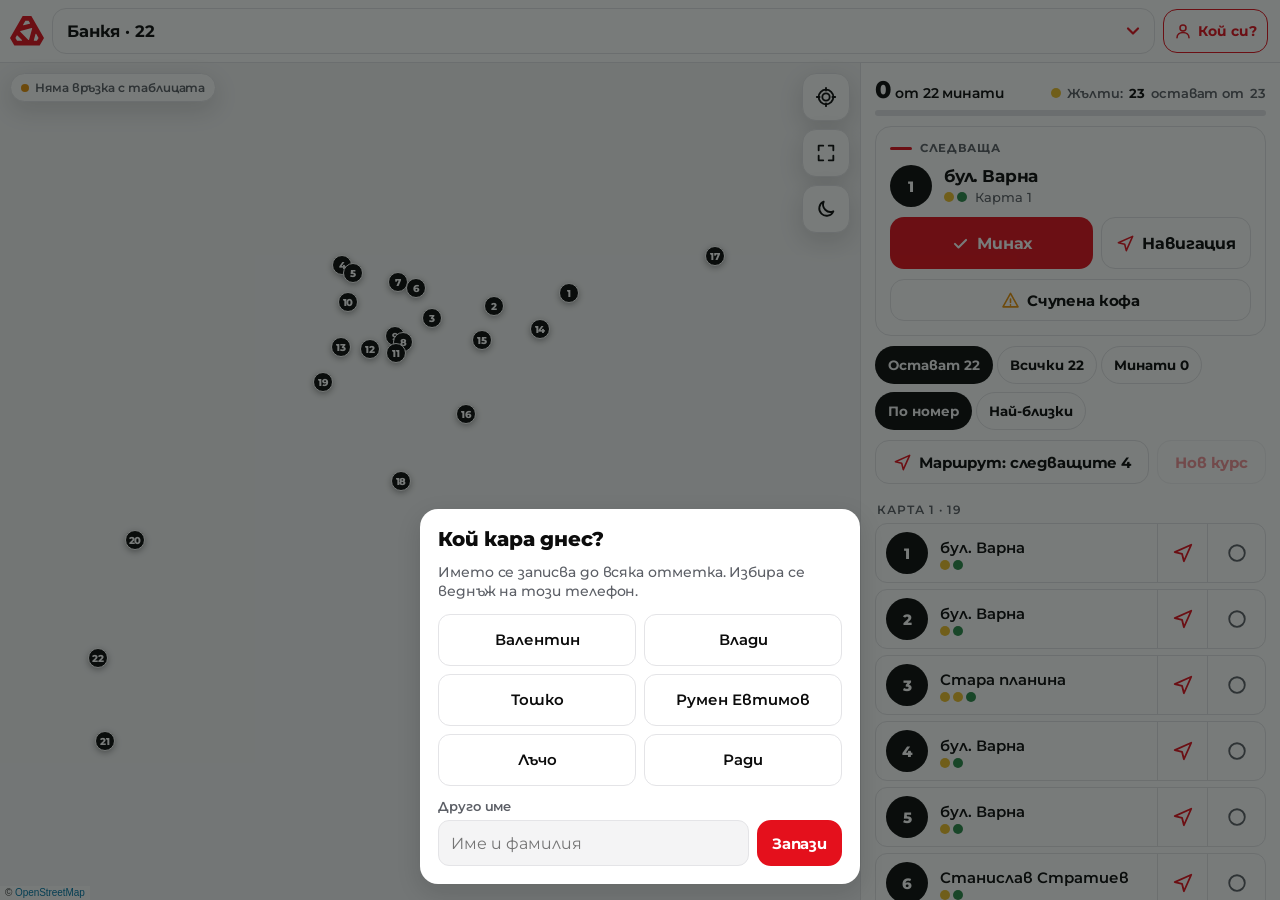
==== commit 07d47a25: "Пазач при стартиране: показва причината и „Презареди“ вместо празен екран; обновяването тръгва преди" ====
--- a/index.html
+++ b/index.html
@@ -57,7 +57,7 @@
     <div class="summary">
       <div class="days" id="days" role="group" aria-label="Ден от наряда" hidden></div>
       <div class="count"><b id="doneN">0</b> от <span id="totN">0</span> минати</div>
-      <div class="yel"><i class="dot y"></i>Жълти: <b id="yelLeft">0</b> остават от <span id="yelTot">0</span></div>
+      <div class="yel" id="binSum"><i class="dot y" id="binDot"></i><span id="binLbl">Жълти:</span> <b id="yelLeft">0</b> остават от <span id="yelTot">0</span></div>
       <div class="yel" id="dayLbl" hidden></div>
       <div class="prog"><i id="barFill"></i></div>
     </div>
@@ -123,6 +123,44 @@
   </div>
 </div>
 
+<div class="modal" id="narModal" hidden>
+  <div class="dialog tall" role="dialog" aria-modal="true" aria-labelledby="narTitle">
+    <div class="narhd"><h2 id="narTitle">Наряд</h2><button class="btn primary" type="button" id="narClose">Готово</button></div>
+    <p class="muted" id="narSub"></p>
+    <p class="narwho"><span id="narWho"></span> <button class="link" type="button" id="narOut">Изход</button></p>
+    <input id="narSearch" type="search" placeholder="Търси обект или напиши ново име" autocomplete="off" enterkeyhint="search">
+    <div class="narbody" id="narBody"></div>
+  </div>
+</div>
+
+<div class="modal" id="pinModal" hidden>
+  <div class="dialog" role="dialog" aria-modal="true" aria-labelledby="pinTitle">
+    <h2 id="pinTitle">ПИН за наряда</h2>
+    <p class="muted">Търговският наряд се променя само от Ники и Тошко. Кодът се пита веднъж на този телефон.</p>
+    <form class="other" id="pinForm">
+      <div class="row"><input id="pinInput" type="password" inputmode="numeric" autocomplete="off" maxlength="12" placeholder="ПИН" aria-label="ПИН"><button class="btn primary" type="submit">Влез</button></div>
+    </form>
+    <p class="pinmsg" id="pinMsg" hidden></p>
+    <div class="row end"><button class="btn" type="button" id="pinNo">Отказ</button></div>
+  </div>
+</div>
+
+<div class="modal" id="binsModal" hidden>
+  <div class="dialog" role="dialog" aria-modal="true" aria-labelledby="binsTitle">
+    <h2 id="binsTitle">Колко кофи има?</h2>
+    <p class="muted" id="binsWhere"></p>
+    <div class="steps">
+      <div class="step"><i class="dot b"></i><span>Сини</span><button type="button" data-k="b" data-d="-1" aria-label="Една синя по-малко">−</button><b id="binsB">1</b><button type="button" data-k="b" data-d="1" aria-label="Една синя повече">+</button></div>
+      <div class="step"><i class="dot y"></i><span>Жълти</span><button type="button" data-k="y" data-d="-1" aria-label="Една жълта по-малко">−</button><b id="binsY">1</b><button type="button" data-k="y" data-d="1" aria-label="Една жълта повече">+</button></div>
+    </div>
+    <p class="muted">Записва се за обекта занапред и го виждат всички шофьори.</p>
+    <div class="row end">
+      <button class="btn" type="button" id="binsNo">Отказ</button>
+      <button class="btn primary" type="button" id="binsYes">Запази</button>
+    </div>
+  </div>
+</div>
+
 <div class="modal" id="brokenModal" hidden>
   <div class="dialog" role="dialog" aria-modal="true" aria-labelledby="brokenTitle">
     <h2 id="brokenTitle">Счупена кофа</h2>
@@ -158,6 +196,55 @@
 
 <div class="toast" id="toast" role="status" hidden></div>
 
+<script>
+// Пазач: тръгва преди всичко останало.
+// 1) Нова версия стига до телефона и презарежда, дори ако приложението не е успяло да тръгне.
+// 2) Ако приложението не тръгне (не се е заредил файл, грешка) – показва причината и бутон „Презареди“, вместо празен екран.
+(function () {
+  var errs = [];
+  window.addEventListener('error', function (e) {
+    var t = e.target;
+    if (t && t !== window && (t.src || t.href)) errs.push('Не се зареди: ' + String(t.src || t.href).split('/').pop());
+    else errs.push(String(e.message || 'Грешка') + (e.filename ? ' (' + String(e.filename).split('/').pop().split('?')[0] + ':' + e.lineno + ')' : ''));
+  }, true);
+  window.addEventListener('unhandledrejection', function (e) { errs.push('Грешка: ' + String(e.reason && e.reason.message || e.reason)); });
+  function fixAndReload(btn) {
+    if (btn) { btn.disabled = true; btn.textContent = 'Презареждам…'; }
+    var go = function () { location.reload(); };
+    try { if (window.caches) caches.keys().then(function (ks) { return Promise.all(ks.filter(function (k) { return k !== 'obhod-tiles'; }).map(function (k) { return caches.delete(k); })); }).then(go, go); else go(); } catch (x) { go(); }
+  }
+  window.addEventListener('load', function () {
+    setTimeout(function () {
+      if (window.__obhodStarted) return;
+      var box = document.createElement('div');
+      box.setAttribute('role', 'alert');
+      box.style.cssText = 'position:fixed;left:12px;right:12px;top:50%;transform:translateY(-50%);z-index:99999;background:#fff;color:#0c0c0c;border-radius:16px;padding:18px;box-shadow:0 10px 40px rgba(0,0,0,.35);font:500 15px/1.4 Montserrat,system-ui,sans-serif;max-width:460px;margin:0 auto';
+      box.innerHTML = '<div style="font-weight:800;font-size:18px;margin-bottom:6px">Приложението не тръгна</div>' +
+        '<div style="margin-bottom:10px">Натисни „Презареди“. Ако пак не тръгне, снимай този екран и го прати на Ники.</div>' +
+        '<div style="font:500 12px/1.35 monospace;color:#5c5f66;background:#f4f4f5;border-radius:10px;padding:8px;margin-bottom:12px;word-break:break-word;max-height:30vh;overflow:auto"></div>' +
+        '<button type="button" style="width:100%;min-height:52px;border:0;border-radius:12px;background:#E4101C;color:#fff;font:800 17px Montserrat,system-ui,sans-serif">Презареди</button>';
+      box.children[2].textContent = (errs.length ? errs.slice(-4).join('\n') : 'Без съобщение за грешка') + '\n' + navigator.userAgent;
+      box.children[2].style.whiteSpace = 'pre-wrap';
+      box.querySelector('button').addEventListener('click', function () { fixAndReload(this); });
+      document.body.appendChild(box);
+    }, 2500);
+  });
+  if (!('serviceWorker' in navigator) || location.protocol === 'file:') return;
+  var had = !!navigator.serviceWorker.controller, want = false;
+  navigator.serviceWorker.register('sw.js').then(function (reg) {
+    var check = function () { if (navigator.onLine !== false) reg.update().catch(function () {}); };
+    document.addEventListener('visibilitychange', function () { if (document.visibilityState === 'visible') check(); });
+    setInterval(check, 10 * 60e3);
+  }).catch(function () {});
+  function tryReload() {
+    if (!want) return;
+    var busy = false; try { busy = !!(window.__obhodBusy && window.__obhodBusy()); } catch (x) {}
+    if (busy) { setTimeout(tryReload, 4000); return; }
+    want = false; location.reload();
+  }
+  navigator.serviceWorker.addEventListener('controllerchange', function () { if (!had) { had = true; return; } want = true; tryReload(); });
+})();
+</script>
 <script src="lib/leaflet/leaflet.js"></script>
 <script src="config.js"></script>
 <script src="data.js"></script>
--- a/styles.css
+++ b/styles.css
@@ -194,6 +194,10 @@
 
 .sheet-body { display: none; flex-direction: column; gap: 10px; overflow-y: auto; min-height: 0; padding-bottom: 6px; }
 .sheet[data-state="full"] .sheet-body { display: flex; }
+/* отворен списък: превърта се целият лист – и картата на точката отгоре изчезва, за да се вижда повече от списъка */
+.sheet[data-state="full"] { overflow-y: auto; overscroll-behavior: contain; }
+.sheet[data-state="full"] .sheet-body { flex: none; overflow: visible; min-height: auto; }
+.sheet[data-state="full"] .grab { position: sticky; top: 0; z-index: 4; background: var(--surface); }
 .tools { display: flex; flex-wrap: wrap; gap: 8px; align-items: center; justify-content: space-between; }
 .tools .btn { flex: 1 1 auto; }
 .seg { display: flex; gap: 4px; flex-wrap: wrap; }
@@ -248,7 +252,8 @@
   .app { display: grid; grid-template-columns: minmax(0, 1fr) 420px; grid-template-rows: auto minmax(0, 1fr); }
   .bar { grid-column: 1 / -1; }
   .mapwrap { grid-column: 1; grid-row: 2; }
-  .sheet { grid-column: 2; grid-row: 2; max-height: none !important; border-top: 0; border-left: 1px solid var(--line); box-shadow: none; padding-top: 12px; overflow: hidden; }
+  .sheet { grid-column: 2; grid-row: 2; max-height: none !important; border-top: 0; border-left: 1px solid var(--line); box-shadow: none; padding-top: 12px; overflow-y: auto; overscroll-behavior: contain; }
+  .sheet .sheet-body { flex: none; overflow: visible; min-height: auto; }
   .grab { display: none; }
   .summary { margin-top: 0; }
   .sheet .sheet-body { display: flex; }
@@ -340,3 +345,76 @@
 .fab[data-state="nav"] { background: var(--me); color: #fff; border-color: transparent; }
 .navattr { position: absolute; left: 0; bottom: 0; z-index: 450; padding: 1px 5px; font-size: 10px; background: rgba(255,255,255,.8); color: #333; }
 .navattr a { color: #0078a8; }
+/* ---------- търговски наряд: промени за деня и кофи ---------- */
+.dayedit { flex: none; display: inline-flex; align-items: center; gap: 4px; border: 1px solid var(--line); background: var(--surface); color: var(--ink); border-radius: 999px; padding: 4px 10px; font: 700 12.5px var(--f-body); cursor: pointer; }
+.dayedit svg { width: 15px; height: 15px; color: var(--red); }
+#dayLbl { gap: 8px; align-items: center; }
+.tag.add { background: color-mix(in srgb, #16a34a 16%, transparent); color: var(--ok); }
+.acts.two { grid-template-columns: 1fr 1fr; }
+.acts.two .btn { min-height: 44px; font-size: 14px; }
+.btn.binsbtn { gap: 8px; }
+.btn.binsbtn .dots { gap: 3px; }
+.dialog.tall { max-height: calc(100dvh - 32px); grid-template-rows: auto auto auto auto minmax(0, 1fr); align-self: stretch; }
+.narhd { display: flex; align-items: center; justify-content: space-between; gap: 10px; }
+.narhd h2 { font-size: 19px; }
+#narSearch { width: 100%; min-height: 46px; border-radius: 12px; border: 1px solid var(--line); padding: 0 14px; font: 500 16px var(--f-body); background: var(--bg); color: var(--ink); }
+.narbody { overflow-y: auto; min-height: 120px; display: flex; flex-direction: column; gap: 6px; padding-bottom: 6px; }
+.narbody .grp { padding-top: 6px; }
+.nrow { display: flex; align-items: center; gap: 10px; padding: 8px 8px 8px 12px; border: 1px solid var(--line); border-radius: 12px; background: var(--surface); flex-wrap: wrap; }
+.ntxt { flex: 1; min-width: 0; }
+.nname { font-weight: 700; font-size: 15px; overflow: hidden; text-overflow: ellipsis; }
+.nsub { font-size: 12.5px; color: var(--muted); }
+.nbtn { flex: none; display: inline-flex; align-items: center; gap: 4px; min-height: 38px; padding: 0 12px; border-radius: 10px; border: 1px solid var(--line); background: var(--surface); font: 700 13.5px var(--f-body); cursor: pointer; }
+.nbtn svg { width: 16px; height: 16px; }
+.nbtn.add { background: var(--red); border-color: transparent; color: #fff; }
+.nbtn.del { color: var(--ink); }
+.nbtn.del svg { color: var(--red); }
+.nhere { flex-basis: 100%; display: flex; align-items: center; gap: 8px; font-size: 13.5px; color: var(--muted); }
+.nhere input { width: 20px; height: 20px; accent-color: var(--red); }
+.steps { display: grid; gap: 10px; }
+.step { display: grid; grid-template-columns: auto 1fr 48px 44px 48px; align-items: center; gap: 10px; padding: 8px 10px; border: 1px solid var(--line); border-radius: 12px; }
+.step .dot { width: 14px; height: 14px; }
+.step span { font-weight: 700; }
+.step b { text-align: center; font: 800 22px var(--f-body); font-variant-numeric: tabular-nums; }
+.step button { height: 44px; border-radius: 10px; border: 1px solid var(--line); background: var(--surface); font: 700 22px var(--f-body); cursor: pointer; color: var(--ink); }
+.dayedit.locked svg { color: var(--muted); }
+.narwho { margin: -6px 0 0; font-size: 13px; color: var(--muted); display: flex; align-items: center; gap: 6px; }
+.narwho .link { padding: 4px 2px; font-size: 13px; }
+.pinmsg { margin: 0; font-size: 14px; font-weight: 600; color: var(--danger); }
+#pinInput { letter-spacing: .3em; font-size: 20px; }
+.pinmsg.neutral { color: var(--muted); }
+
+/* ---------- търговски: смяна на реда с плъзгане ---------- */
+.row.drag { grid-template-columns: 30px minmax(0, 1fr) 50px 58px; }
+.row.drag .rowmain { padding-left: 4px; }
+.grip { display: grid; place-items: center; color: var(--muted); touch-action: none; cursor: grab; user-select: none; -webkit-user-select: none; -webkit-touch-callout: none; }
+.grip svg { width: 20px; height: 20px; }
+.list.sorting, .list.sorting * { user-select: none; -webkit-user-select: none; }
+.list.sorting .row { transition: transform .16s ease; }
+.list.sorting .row.dragging { transition: none; position: relative; z-index: 5; cursor: grabbing; border-color: var(--accent); box-shadow: 0 10px 26px rgba(0, 0, 0, .28); }
+.list.sorting .row.dragging .grip { color: var(--accent); }
+.ordbar { display: flex; flex-wrap: wrap; align-items: center; gap: 6px 8px; padding: 8px 10px; border-radius: 12px; background: var(--chip, rgba(127, 127, 127, .1)); font-size: 13px; }
+.ordbar .otxt { flex: 1 1 100%; min-width: 0; font-weight: 600; }
+.ordbar .otxt.hint { font-weight: 500; color: var(--muted); }
+.ordbar .otxt svg { width: 15px; height: 15px; vertical-align: -3px; margin: 0 1px; }
+.ordbar .obtn { display: inline-flex; align-items: center; gap: 5px; min-height: 34px; padding: 0 12px; border: 1px solid var(--line); border-radius: 999px; background: var(--surface); color: inherit; font: 600 13px var(--f-body); cursor: pointer; }
+.ordbar .obtn svg { width: 16px; height: 16px; }
+.ordbar .obtn.arm { background: var(--accent); border-color: var(--accent); color: var(--accent-ink); }
+
+/* ---------- малки екрани (Huawei/браузър с лента): „Минах“ и „Навигация“ винаги се виждат ---------- */
+/* ред „Наряд вторник · 20.10 [Промени] ↻ 19:42“ – на целия ред, не в тясната лява колона */
+.summary #dayLbl { grid-column: 1 / -1; justify-self: stretch; display: flex; flex-wrap: nowrap; justify-content: flex-start; text-align: left; gap: 8px; min-width: 0; }
+.summary #dayLbl .daytxt { flex: 0 1 auto; min-width: 0; overflow: hidden; text-overflow: ellipsis; white-space: nowrap; }
+.summary #dayLbl .dayedit { flex: none; }
+.summary #dayLbl .stamp { margin-left: auto; }
+.stamp.off { color: var(--warn); }
+/* затворен лист: висок колкото съдържанието (до 80% от екрана), картата взема останалото */
+.sheet[data-state="peek"] { max-height: 80dvh; overflow-y: auto; overscroll-behavior: contain; }
+@media (max-width: 899px) and (max-height: 720px) {
+  .sheet { gap: 8px; }
+  .grab { height: 18px; }
+  .chip.day { min-height: 32px; }
+  .days { padding-bottom: 2px; }
+  .card { padding: 10px 12px; gap: 8px; }
+  .card .acts .btn { min-height: 46px; }
+}
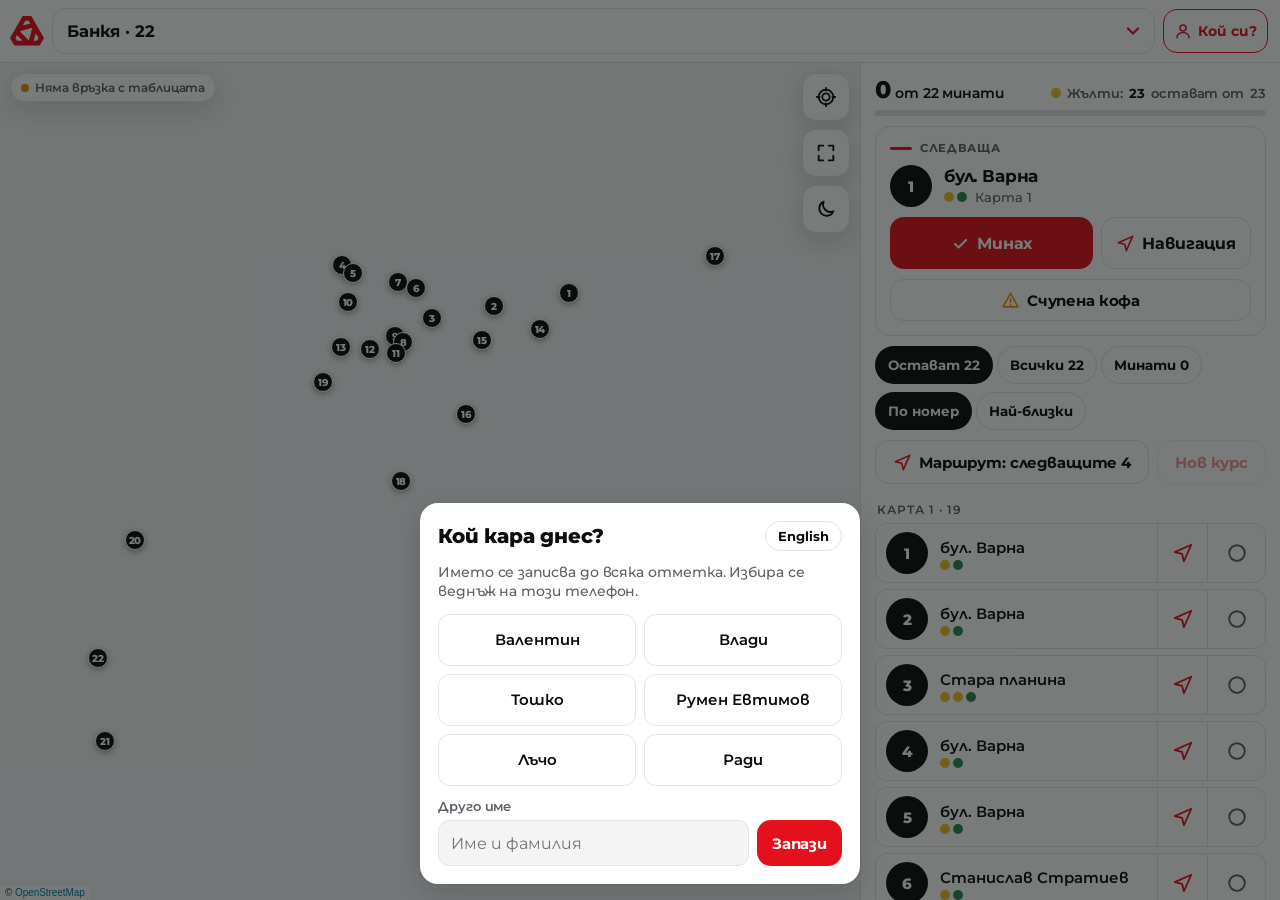
==== commit 0ec3ce5e: "Английски език: бутон „English“ / „Български“, линк с ?lang=en Целият интерфейс (приложението и стра" ====
--- a/index.html
+++ b/index.html
@@ -7,6 +7,7 @@
 <meta name="theme-color" content="#ffffff" media="(prefers-color-scheme: light)">
 <meta name="theme-color" content="#000000" media="(prefers-color-scheme: dark)">
 <script>try { var t = JSON.parse(localStorage.getItem('obhod.map') || localStorage.getItem('obhod.theme')); localStorage.removeItem('obhod.theme'); if (t === 'dark' || t === 'light') { document.documentElement.dataset.map = t; localStorage.setItem('obhod.map', JSON.stringify(t)); } } catch (e) {}</script>
+<script src="i18n.js"></script>
 <meta name="description" content="Контейнерни точки по маршрути: карта, местоположение и отметки „Минах“.">
 <link rel="manifest" href="manifest.webmanifest">
 <link rel="icon" href="icons/favicon-32.png" sizes="32x32">
@@ -53,7 +54,7 @@
   </main>
 
   <section class="sheet" id="sheet" data-state="peek">
-    <button type="button" class="grab" id="grab" aria-label="Покажи списъка"><i></i></button>
+    <button type="button" class="grab" id="grab" aria-label="Покажи списъка"><i></i><span class="grab-lbl">Покажи точките</span></button>
     <div class="summary">
       <div class="days" id="days" role="group" aria-label="Ден от наряда" hidden></div>
       <div class="count"><b id="doneN">0</b> от <span id="totN">0</span> минати</div>
@@ -85,6 +86,7 @@
       <ol class="list" id="list"></ol>
       <p class="navset">Навигация с: <b id="navName">не е избрано</b> <button type="button" class="link" data-act="navchange">Смени</button></p>
       <p class="navset" id="installRow" hidden>Приложението не е инсталирано. <button type="button" class="link" data-act="install">Инсталирай</button></p>
+      <p class="navset">Език / Language: <button type="button" class="link" data-lang>English</button></p>
       <p class="foot" id="trkFoot" hidden></p>
       <p class="foot">Отметките се записват в таблицата „Обход на точките – отметки“. Точките са по картите на Екобулпак.</p>
     </div>
@@ -93,7 +95,7 @@
 
 <div class="modal" id="whoModal" hidden>
   <div class="dialog" role="dialog" aria-modal="true" aria-labelledby="whoTitle">
-    <h2 id="whoTitle">Кой кара днес?</h2>
+    <div class="whohd"><h2 id="whoTitle">Кой кара днес?</h2><button type="button" class="langbtn" data-lang>English</button></div>
     <p class="muted">Името се записва до всяка отметка. Избира се веднъж на този телефон.</p>
     <div class="names" id="names"></div>
     <form class="other" id="otherForm">
--- a/styles.css
+++ b/styles.css
@@ -418,3 +418,19 @@
   .card { padding: 10px 12px; gap: 8px; }
   .card .acts .btn { min-height: 46px; }
 }
+
+/* ---------- цяла карта: едно чукване по картата скрива точките в тънка лента долу ---------- */
+.grab { touch-action: none; }
+.grab-lbl { display: none; }
+@media (max-width: 899px) {
+  .sheet[data-state="hidden"] { max-height: none; gap: 0; overflow: hidden; padding-bottom: env(safe-area-inset-bottom, 0px); }
+  .sheet[data-state="hidden"] > :not(.grab) { display: none !important; }
+  .sheet[data-state="hidden"] .grab { height: 30px; display: flex; align-items: center; justify-content: center; gap: 10px; }
+  .sheet[data-state="hidden"] .grab i { width: 36px; height: 4px; }
+  .sheet[data-state="hidden"] .grab-lbl { display: inline; font: 600 12.5px var(--f-body); color: var(--muted); letter-spacing: .02em; }
+  .sheet[data-state="hidden"] .grab-lbl::after { content: " ▲"; font-size: 10px; }
+}
+
+/* ---------- език ---------- */
+.whohd { display: flex; align-items: center; justify-content: space-between; gap: 10px; }
+.langbtn { flex: none; border: 1px solid var(--line); background: var(--surface); color: var(--ink); border-radius: 999px; padding: 6px 12px; font: 700 13px var(--f-body); cursor: pointer; }
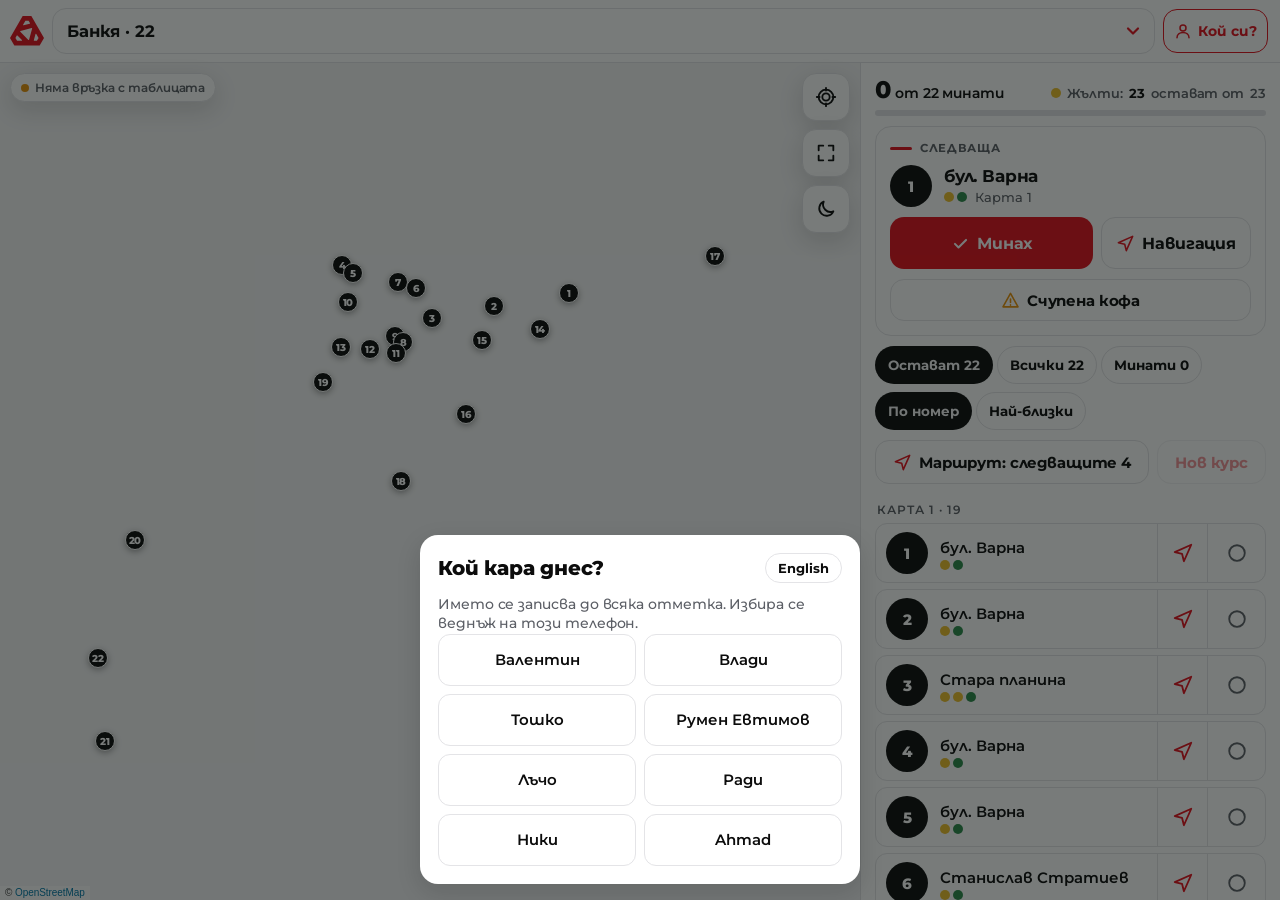
==== commit dfccb8b0: "Вход с ПИН за всеки шофьор; Ahmad – на английски, само Лозенец и Изгрев - Лист „Шофьори“: колони ПИН" ====
--- a/index.html
+++ b/index.html
@@ -21,7 +21,7 @@
 <body>
 <div class="app">
   <header class="bar">
-    <span class="brand" aria-hidden="true"><svg viewBox="0 0 100 86.6"><path fill-rule="evenodd" d="M37.23,0.00 L0.00,64.48 L12.77,86.60 L87.23,86.60 L100.00,64.48 L62.77,0.00ZM71.26,72.75 L71.14,72.74 L71.02,72.72 L70.90,72.69 L70.78,72.65 L70.67,72.60 L70.57,72.54 L70.47,72.47 L70.38,72.39 L70.30,72.30 L70.22,72.20 L70.16,72.10 L70.11,71.99 L70.06,71.88 L70.03,71.76 L70.01,71.64 L70.00,71.52 L70.01,71.40 L70.02,71.28 L70.05,71.16 L75.02,53.19 L75.06,53.07 L75.10,52.96 L75.17,52.85 L75.24,52.75 L75.32,52.66 L75.40,52.57 L75.50,52.50 L75.60,52.43 L75.71,52.37 L75.83,52.33 L75.95,52.30 L76.07,52.27 L76.19,52.27 L76.31,52.27 L76.43,52.28 L76.55,52.31 L76.67,52.35 L76.78,52.40 L76.89,52.46 L76.99,52.53 L77.08,52.60 L77.17,52.69 L77.25,52.79 L77.31,52.89 L83.64,63.85 L83.69,63.96 L83.74,64.07 L83.77,64.18 L83.79,64.30 L83.81,64.42 L83.81,64.54 L83.79,64.66 L83.77,64.77 L83.74,64.89 L83.69,65.00 L83.64,65.11 L79.59,72.12 L79.52,72.22 L79.45,72.31 L79.37,72.40 L79.28,72.48 L79.18,72.55 L79.08,72.61 L78.97,72.66 L78.86,72.70 L78.74,72.72 L78.62,72.74 L78.50,72.75ZM63.60,35.45 L63.72,35.43 L63.84,35.41 L63.97,35.41 L64.09,35.43 L64.22,35.45 L64.34,35.49 L64.45,35.53 L64.56,35.59 L64.67,35.66 L64.76,35.74 L64.85,35.83 L64.93,35.93 L65.00,36.03 L65.05,36.15 L65.10,36.26 L65.13,36.38 L65.16,36.51 L65.17,36.63 L65.16,36.76 L65.15,36.88 L65.12,37.00 L56.11,69.59 L56.07,69.71 L56.02,69.82 L55.96,69.93 L55.89,70.03 L55.80,70.13 L55.71,70.21 L55.61,70.29 L55.51,70.35 L55.40,70.41 L55.28,70.45 L55.16,70.48 L55.03,70.50 L54.91,70.51 L54.78,70.50 L54.66,70.49 L54.54,70.46 L54.42,70.41 L54.31,70.36 L54.20,70.29 L54.10,70.22 L54.01,70.14 L30.29,46.04 L30.21,45.95 L30.13,45.84 L30.07,45.74 L30.02,45.62 L29.98,45.50 L29.95,45.38 L29.93,45.26 L29.93,45.13 L29.94,45.01 L29.96,44.88 L29.99,44.76 L30.04,44.65 L30.10,44.54 L30.16,44.43 L30.24,44.33 L30.33,44.24 L30.42,44.16 L30.53,44.09 L30.64,44.03 L30.75,43.98 L30.87,43.94ZM54.05,13.85 L54.17,13.86 L54.29,13.88 L54.40,13.91 L54.52,13.94 L54.62,13.99 L54.73,14.05 L54.83,14.12 L54.92,14.20 L55.00,14.29 L55.07,14.38 L55.14,14.48 L58.76,20.76 L58.82,20.87 L58.86,20.98 L58.89,21.10 L58.92,21.21 L58.93,21.34 L58.93,21.46 L58.91,21.58 L58.89,21.70 L58.85,21.81 L58.81,21.93 L58.75,22.03 L58.68,22.13 L58.60,22.23 L58.52,22.31 L58.42,22.39 L58.32,22.46 L58.22,22.52 L58.10,22.56 L57.99,22.60 L39.94,27.28 L39.82,27.31 L39.70,27.32 L39.57,27.32 L39.45,27.31 L39.33,27.29 L39.21,27.25 L39.10,27.21 L38.99,27.15 L38.89,27.08 L38.79,27.01 L38.70,26.92 L38.62,26.83 L38.56,26.73 L38.50,26.62 L38.45,26.51 L38.41,26.39 L38.38,26.27 L38.37,26.15 L38.37,26.03 L38.38,25.90 L38.40,25.78 L38.44,25.66 L38.48,25.55 L38.54,25.44 L44.86,14.48 L44.93,14.38 L45.00,14.29 L45.08,14.20 L45.17,14.12 L45.27,14.05 L45.38,13.99 L45.48,13.94 L45.60,13.91 L45.71,13.88 L45.83,13.86 L45.95,13.85ZM19.98,57.58 L20.05,57.47 L20.12,57.38 L20.21,57.29 L20.30,57.21 L20.40,57.14 L20.51,57.08 L20.62,57.03 L20.73,56.99 L20.85,56.97 L20.97,56.95 L21.09,56.95 L21.21,56.96 L21.33,56.98 L21.45,57.01 L21.57,57.05 L21.67,57.10 L21.78,57.17 L21.88,57.24 L21.96,57.32 L35.05,70.61 L35.13,70.70 L35.20,70.80 L35.26,70.91 L35.31,71.02 L35.35,71.14 L35.38,71.26 L35.40,71.38 L35.41,71.50 L35.40,71.62 L35.38,71.74 L35.35,71.86 L35.31,71.98 L35.26,72.09 L35.19,72.19 L35.12,72.29 L35.04,72.38 L34.94,72.46 L34.85,72.54 L34.74,72.60 L34.63,72.65 L34.51,72.69 L34.40,72.72 L34.27,72.74 L34.15,72.75 L21.50,72.75 L21.38,72.74 L21.26,72.72 L21.14,72.70 L21.03,72.66 L20.92,72.61 L20.82,72.55 L20.72,72.48 L20.63,72.40 L20.55,72.31 L20.48,72.22 L20.41,72.12 L16.36,65.11 L16.31,65.00 L16.26,64.89 L16.23,64.77 L16.21,64.66 L16.19,64.54 L16.19,64.42 L16.21,64.30 L16.23,64.18 L16.26,64.07 L16.31,63.96 L16.36,63.85Z"/></svg></span>
+    <button type="button" class="brand" id="brandBtn" aria-label="Обнови приложението" title="Обнови приложението"><svg viewBox="0 0 100 86.6" aria-hidden="true"><path fill-rule="evenodd" d="M37.23,0.00 L0.00,64.48 L12.77,86.60 L87.23,86.60 L100.00,64.48 L62.77,0.00ZM71.26,72.75 L71.14,72.74 L71.02,72.72 L70.90,72.69 L70.78,72.65 L70.67,72.60 L70.57,72.54 L70.47,72.47 L70.38,72.39 L70.30,72.30 L70.22,72.20 L70.16,72.10 L70.11,71.99 L70.06,71.88 L70.03,71.76 L70.01,71.64 L70.00,71.52 L70.01,71.40 L70.02,71.28 L70.05,71.16 L75.02,53.19 L75.06,53.07 L75.10,52.96 L75.17,52.85 L75.24,52.75 L75.32,52.66 L75.40,52.57 L75.50,52.50 L75.60,52.43 L75.71,52.37 L75.83,52.33 L75.95,52.30 L76.07,52.27 L76.19,52.27 L76.31,52.27 L76.43,52.28 L76.55,52.31 L76.67,52.35 L76.78,52.40 L76.89,52.46 L76.99,52.53 L77.08,52.60 L77.17,52.69 L77.25,52.79 L77.31,52.89 L83.64,63.85 L83.69,63.96 L83.74,64.07 L83.77,64.18 L83.79,64.30 L83.81,64.42 L83.81,64.54 L83.79,64.66 L83.77,64.77 L83.74,64.89 L83.69,65.00 L83.64,65.11 L79.59,72.12 L79.52,72.22 L79.45,72.31 L79.37,72.40 L79.28,72.48 L79.18,72.55 L79.08,72.61 L78.97,72.66 L78.86,72.70 L78.74,72.72 L78.62,72.74 L78.50,72.75ZM63.60,35.45 L63.72,35.43 L63.84,35.41 L63.97,35.41 L64.09,35.43 L64.22,35.45 L64.34,35.49 L64.45,35.53 L64.56,35.59 L64.67,35.66 L64.76,35.74 L64.85,35.83 L64.93,35.93 L65.00,36.03 L65.05,36.15 L65.10,36.26 L65.13,36.38 L65.16,36.51 L65.17,36.63 L65.16,36.76 L65.15,36.88 L65.12,37.00 L56.11,69.59 L56.07,69.71 L56.02,69.82 L55.96,69.93 L55.89,70.03 L55.80,70.13 L55.71,70.21 L55.61,70.29 L55.51,70.35 L55.40,70.41 L55.28,70.45 L55.16,70.48 L55.03,70.50 L54.91,70.51 L54.78,70.50 L54.66,70.49 L54.54,70.46 L54.42,70.41 L54.31,70.36 L54.20,70.29 L54.10,70.22 L54.01,70.14 L30.29,46.04 L30.21,45.95 L30.13,45.84 L30.07,45.74 L30.02,45.62 L29.98,45.50 L29.95,45.38 L29.93,45.26 L29.93,45.13 L29.94,45.01 L29.96,44.88 L29.99,44.76 L30.04,44.65 L30.10,44.54 L30.16,44.43 L30.24,44.33 L30.33,44.24 L30.42,44.16 L30.53,44.09 L30.64,44.03 L30.75,43.98 L30.87,43.94ZM54.05,13.85 L54.17,13.86 L54.29,13.88 L54.40,13.91 L54.52,13.94 L54.62,13.99 L54.73,14.05 L54.83,14.12 L54.92,14.20 L55.00,14.29 L55.07,14.38 L55.14,14.48 L58.76,20.76 L58.82,20.87 L58.86,20.98 L58.89,21.10 L58.92,21.21 L58.93,21.34 L58.93,21.46 L58.91,21.58 L58.89,21.70 L58.85,21.81 L58.81,21.93 L58.75,22.03 L58.68,22.13 L58.60,22.23 L58.52,22.31 L58.42,22.39 L58.32,22.46 L58.22,22.52 L58.10,22.56 L57.99,22.60 L39.94,27.28 L39.82,27.31 L39.70,27.32 L39.57,27.32 L39.45,27.31 L39.33,27.29 L39.21,27.25 L39.10,27.21 L38.99,27.15 L38.89,27.08 L38.79,27.01 L38.70,26.92 L38.62,26.83 L38.56,26.73 L38.50,26.62 L38.45,26.51 L38.41,26.39 L38.38,26.27 L38.37,26.15 L38.37,26.03 L38.38,25.90 L38.40,25.78 L38.44,25.66 L38.48,25.55 L38.54,25.44 L44.86,14.48 L44.93,14.38 L45.00,14.29 L45.08,14.20 L45.17,14.12 L45.27,14.05 L45.38,13.99 L45.48,13.94 L45.60,13.91 L45.71,13.88 L45.83,13.86 L45.95,13.85ZM19.98,57.58 L20.05,57.47 L20.12,57.38 L20.21,57.29 L20.30,57.21 L20.40,57.14 L20.51,57.08 L20.62,57.03 L20.73,56.99 L20.85,56.97 L20.97,56.95 L21.09,56.95 L21.21,56.96 L21.33,56.98 L21.45,57.01 L21.57,57.05 L21.67,57.10 L21.78,57.17 L21.88,57.24 L21.96,57.32 L35.05,70.61 L35.13,70.70 L35.20,70.80 L35.26,70.91 L35.31,71.02 L35.35,71.14 L35.38,71.26 L35.40,71.38 L35.41,71.50 L35.40,71.62 L35.38,71.74 L35.35,71.86 L35.31,71.98 L35.26,72.09 L35.19,72.19 L35.12,72.29 L35.04,72.38 L34.94,72.46 L34.85,72.54 L34.74,72.60 L34.63,72.65 L34.51,72.69 L34.40,72.72 L34.27,72.74 L34.15,72.75 L21.50,72.75 L21.38,72.74 L21.26,72.72 L21.14,72.70 L21.03,72.66 L20.92,72.61 L20.82,72.55 L20.72,72.48 L20.63,72.40 L20.55,72.31 L20.48,72.22 L20.41,72.12 L16.36,65.11 L16.31,65.00 L16.26,64.89 L16.23,64.77 L16.21,64.66 L16.19,64.54 L16.19,64.42 L16.21,64.30 L16.23,64.18 L16.26,64.07 L16.31,63.96 L16.36,63.85Z"/></svg></button>
     <label class="routesel">
       <select id="routeSel" aria-label="Маршрут"></select>
       <svg viewBox="0 0 24 24" aria-hidden="true"><path d="M6 9l6 6 6-6"/></svg>
@@ -96,11 +96,15 @@
 <div class="modal" id="whoModal" hidden>
   <div class="dialog" role="dialog" aria-modal="true" aria-labelledby="whoTitle">
     <div class="whohd"><h2 id="whoTitle">Кой кара днес?</h2><button type="button" class="langbtn" data-lang>English</button></div>
-    <p class="muted">Името се записва до всяка отметка. Избира се веднъж на този телефон.</p>
-    <div class="names" id="names"></div>
-    <form class="other" id="otherForm">
-      <label for="otherName">Друго име</label>
-      <div class="row"><input id="otherName" autocomplete="name" placeholder="Име и фамилия"><button class="btn primary" type="submit">Запази</button></div>
+    <div id="whoPick">
+      <p class="muted">Името се записва до всяка отметка. Избира се веднъж на този телефон.</p>
+      <div class="names" id="names"></div>
+    </div>
+    <form class="other" id="whoPinForm" hidden>
+      <label for="whoPin" id="whoPinLbl">Въведи ПИН кода си</label>
+      <div class="row"><input id="whoPin" type="password" inputmode="numeric" autocomplete="off" maxlength="12" placeholder="ПИН" aria-label="ПИН"><button class="btn primary" type="submit" id="whoPinGo">Влез</button></div>
+      <p class="pinmsg" id="whoPinMsg" hidden></p>
+      <div class="row end"><button class="btn" type="button" id="whoBack">Назад</button></div>
     </form>
   </div>
 </div>
--- a/styles.css
+++ b/styles.css
@@ -111,6 +111,9 @@
 .pin.sq { border-radius: 7px; }
 .pin.dm { border-radius: 4px; transform: rotate(45deg) scale(.86); }
 .pin.dm span { transform: rotate(-45deg); }
+.pin.dm.n5 { width: 32px; font-size: 9.5px; letter-spacing: -.04em; }
+.zmid .pin.dm.n5 { width: 26px; font-size: 8px; }
+.zlow .pin.dm.n5 { width: 20px; font-size: 6.5px; }
 .pin { position: relative; }
 .pin.brk::after { content: "!"; position: absolute; top: -7px; right: -7px; width: 17px; height: 17px; border-radius: 50%; background: var(--danger); color: #fff; border: 2px solid var(--surface); font: 700 11px/13px var(--f-body); text-align: center; }
 .pin.done { background: var(--done-fill); color: var(--done-ink); box-shadow: none; }
@@ -281,7 +284,11 @@
 /* ---------- в стила на alara.bg ---------- */
 body { font-weight: 500; letter-spacing: -.005em; }
 .bar { background: var(--head); border-bottom-color: var(--head-line); padding-left: 10px; }
-.brand { flex: none; display: flex; align-items: center; }
+.brand { flex: none; display: flex; align-items: center; border: 0; background: none; padding: 6px; margin: -6px; border-radius: 10px; cursor: pointer; -webkit-tap-highlight-color: transparent; }
+.brand:active svg { transform: scale(.88); }
+.brand svg { transition: transform .12s; }
+.brand.spin svg { animation: brandspin .9s linear infinite; }
+@keyframes brandspin { to { transform: rotate(360deg); } }
 .brand svg { width: 34px; height: 29.5px; fill: var(--red); stroke: none; }
 .routesel select { background: var(--sel-bg); color: var(--sel-ink); border: 1px solid var(--sel-line); border-radius: 14px; font: 700 16.5px var(--f-body); letter-spacing: -.01em; padding-left: 14px; }
 .routesel svg { stroke: var(--red); stroke-width: 2.6; }
